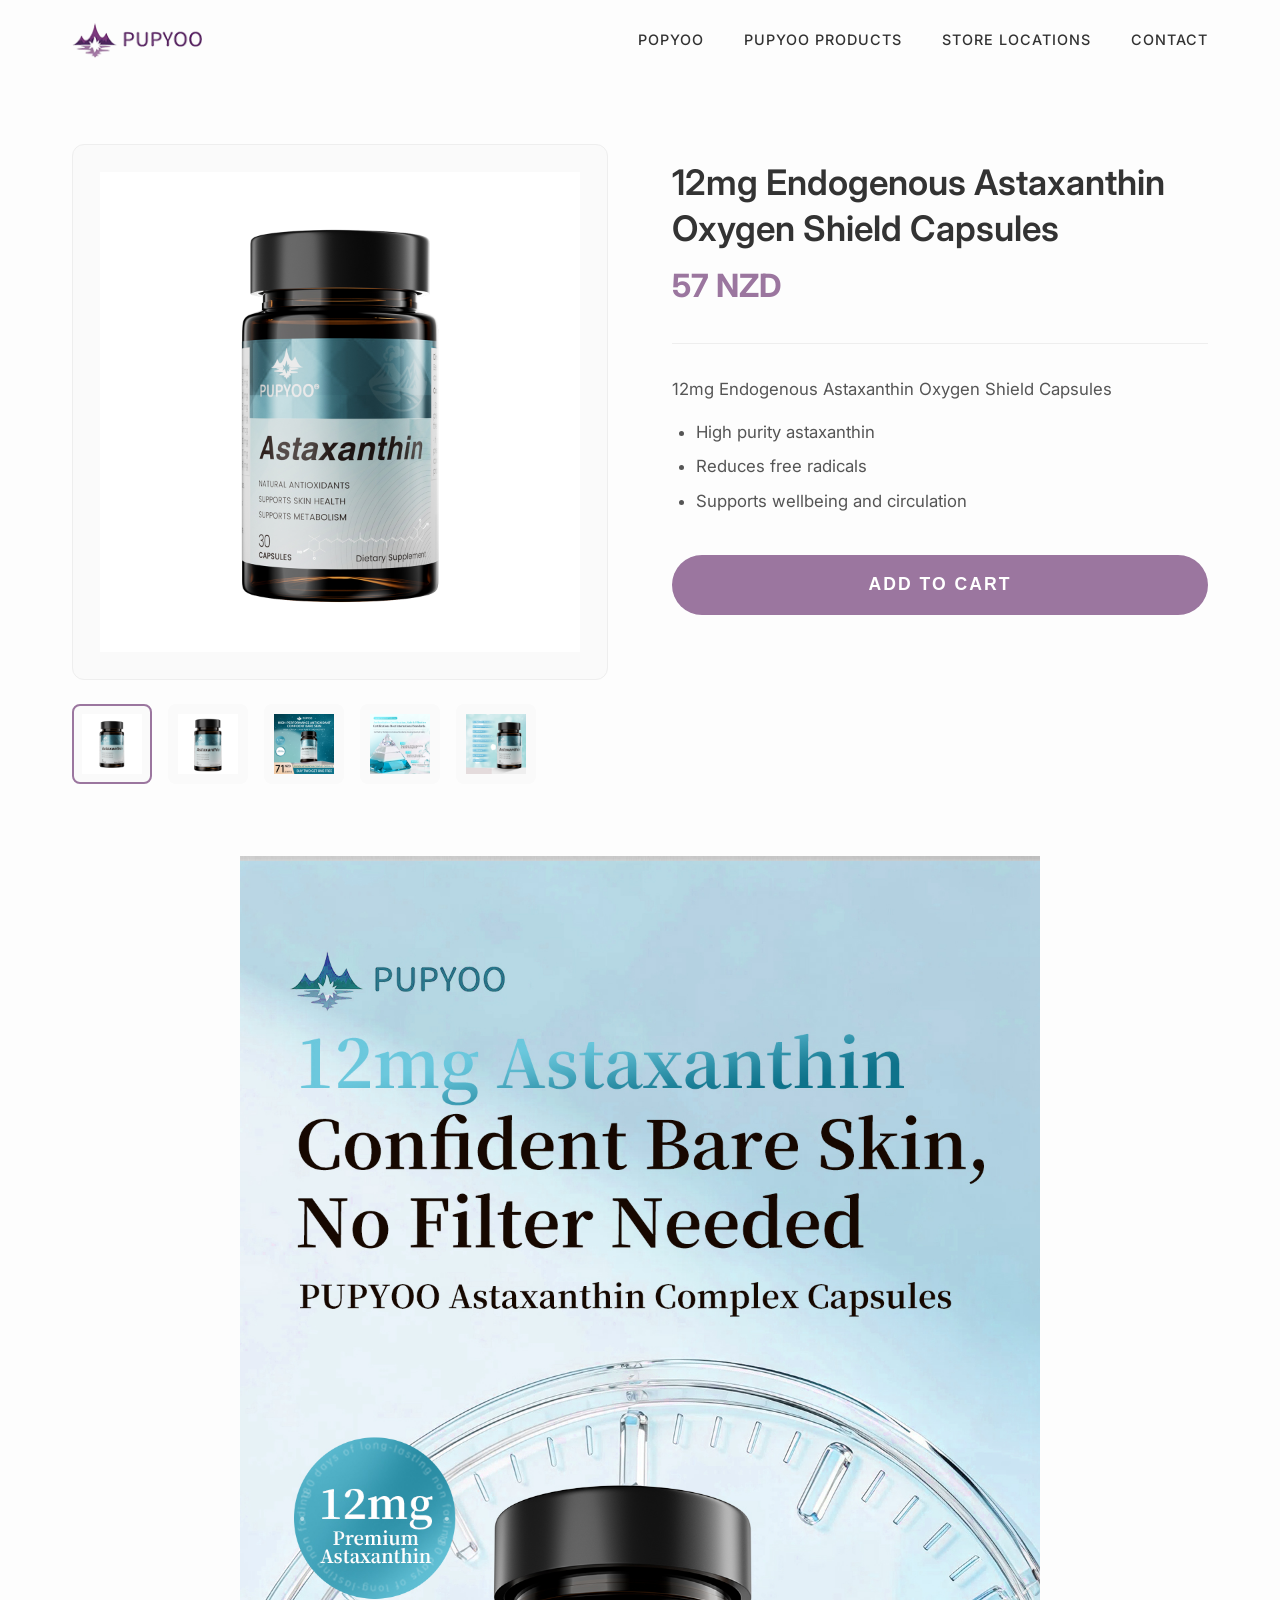
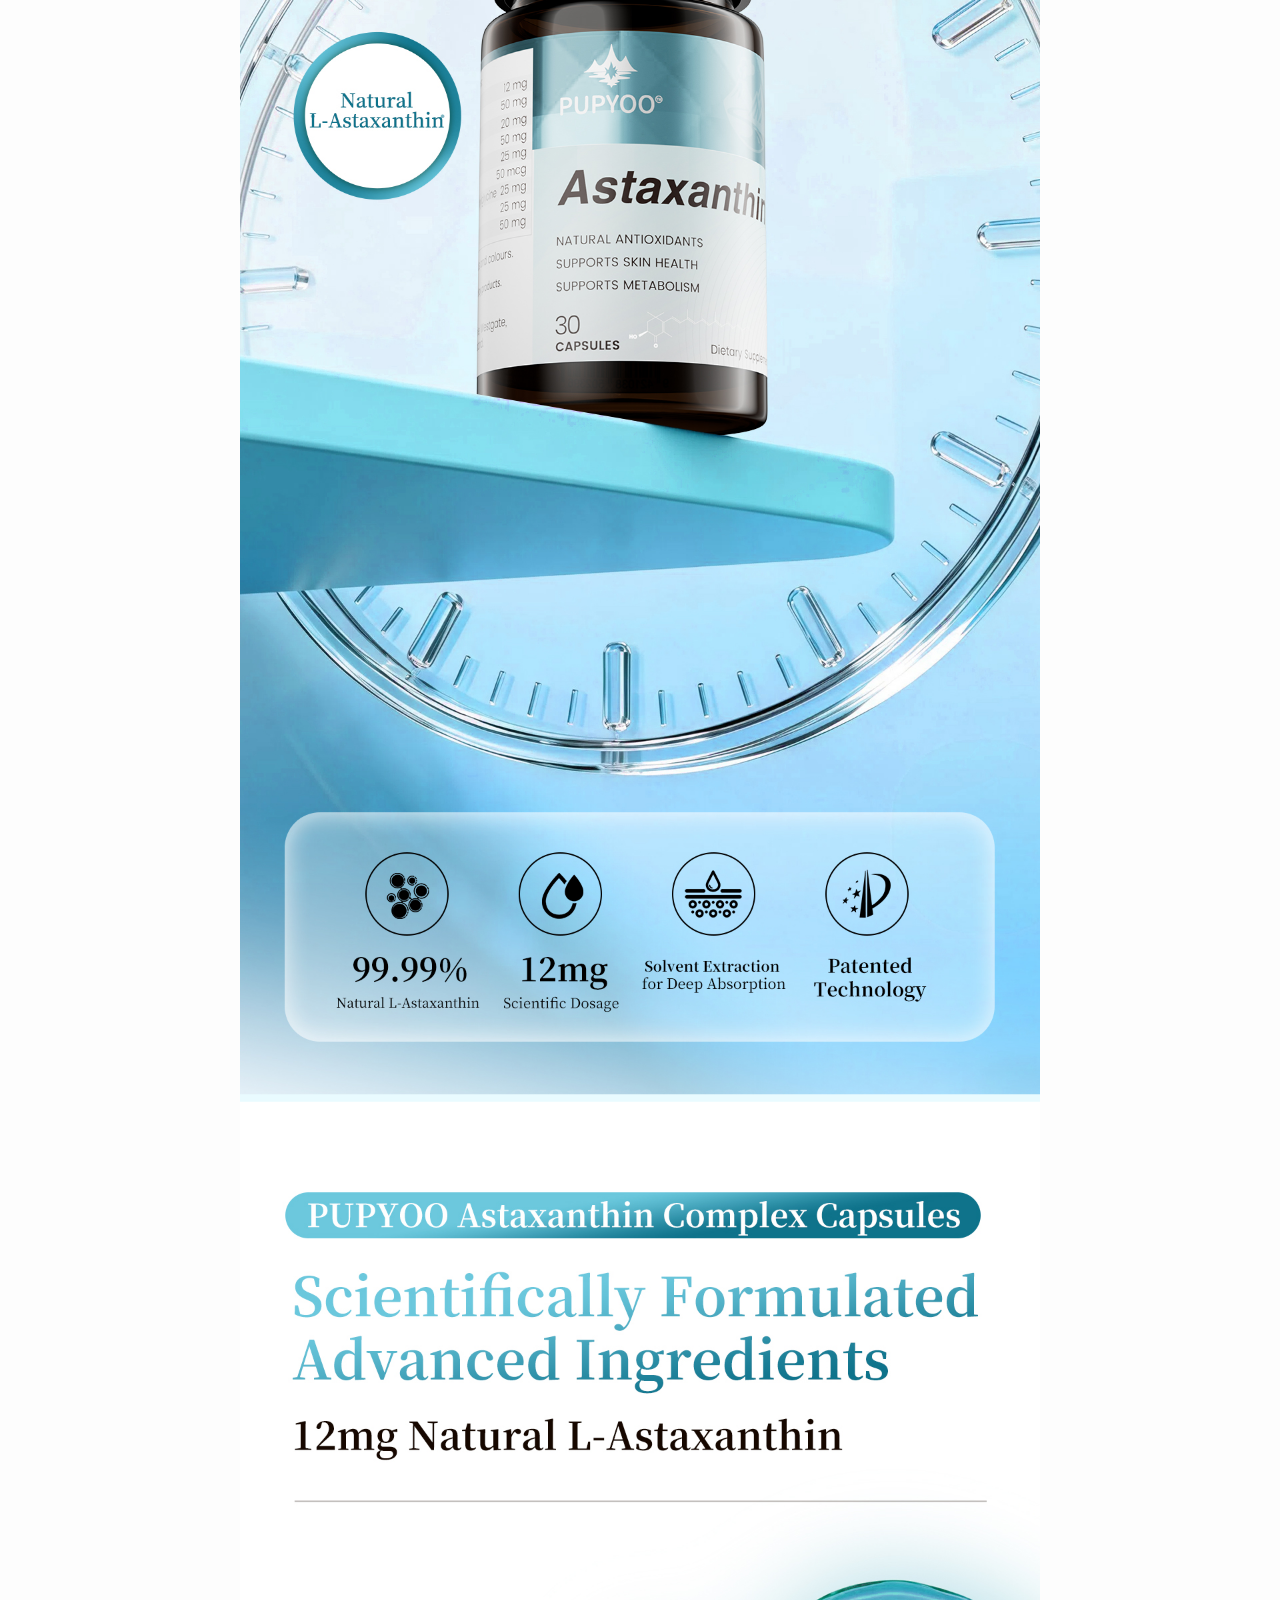
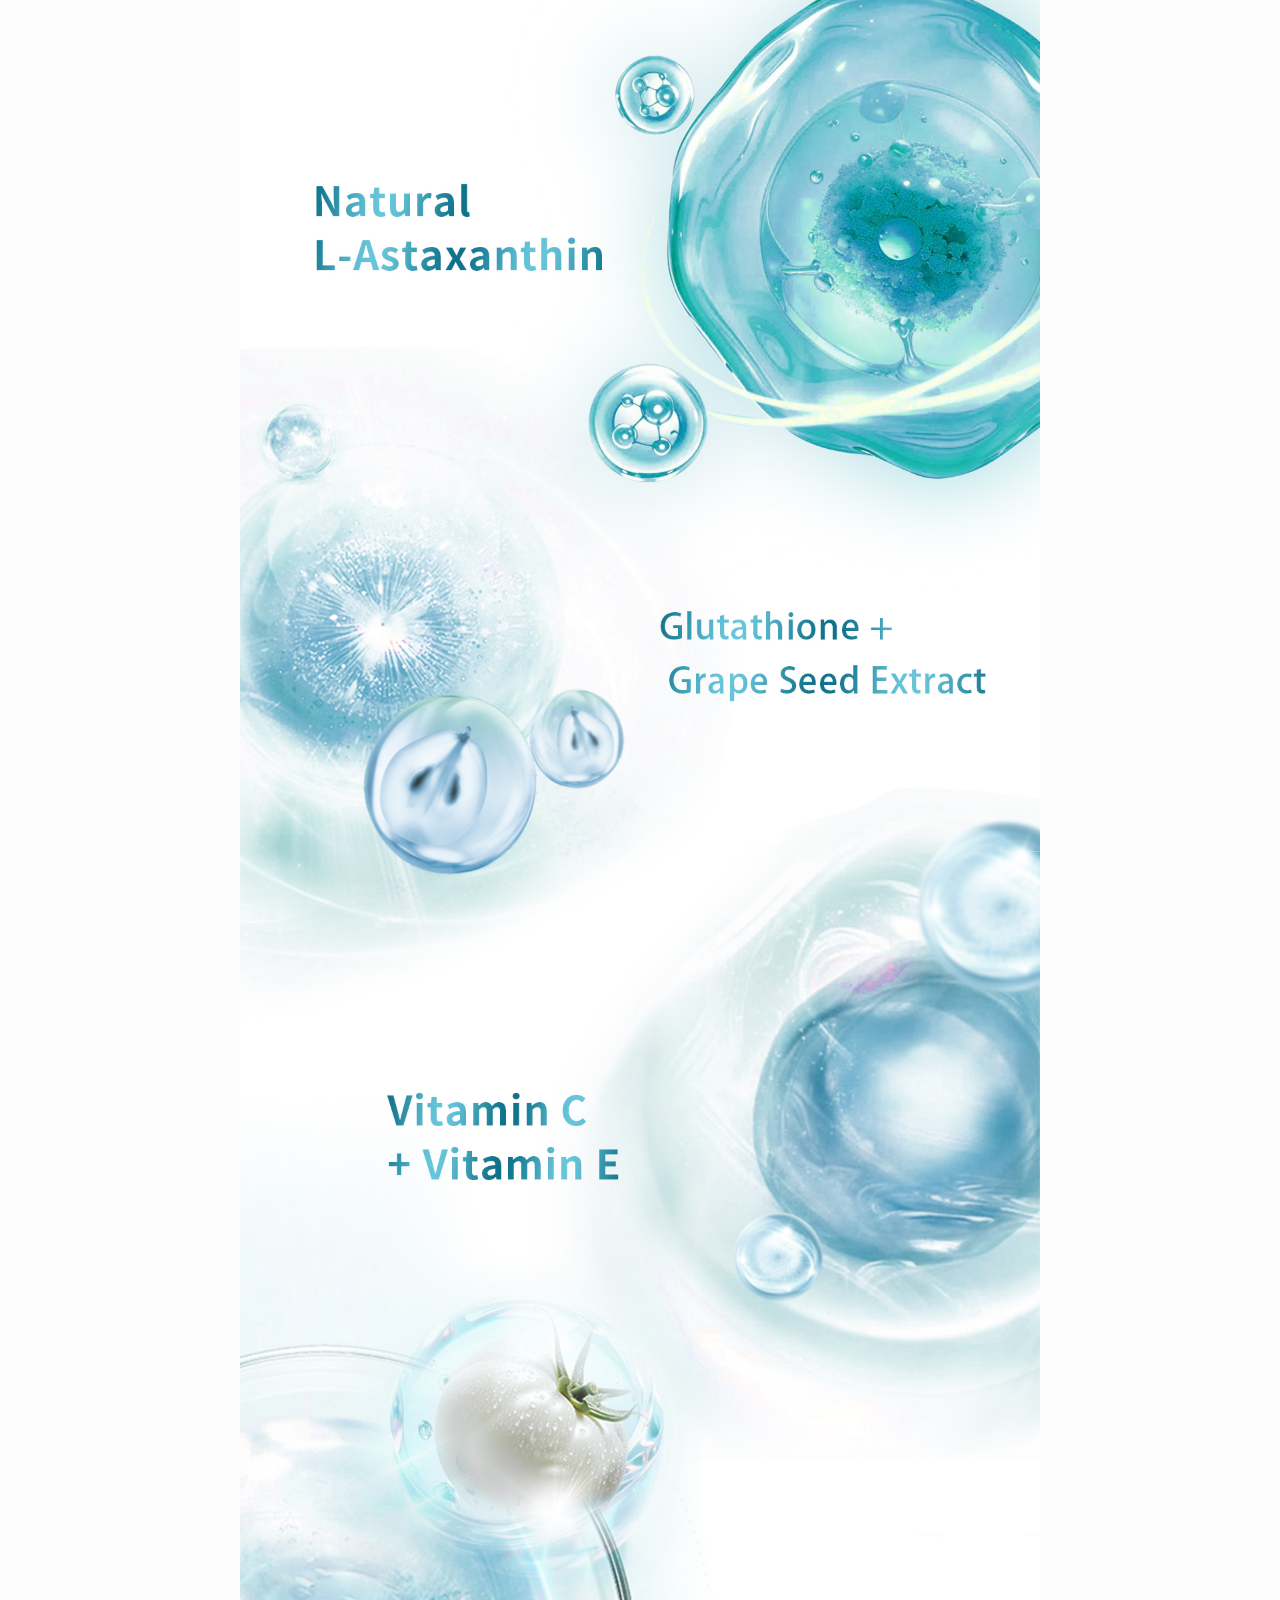
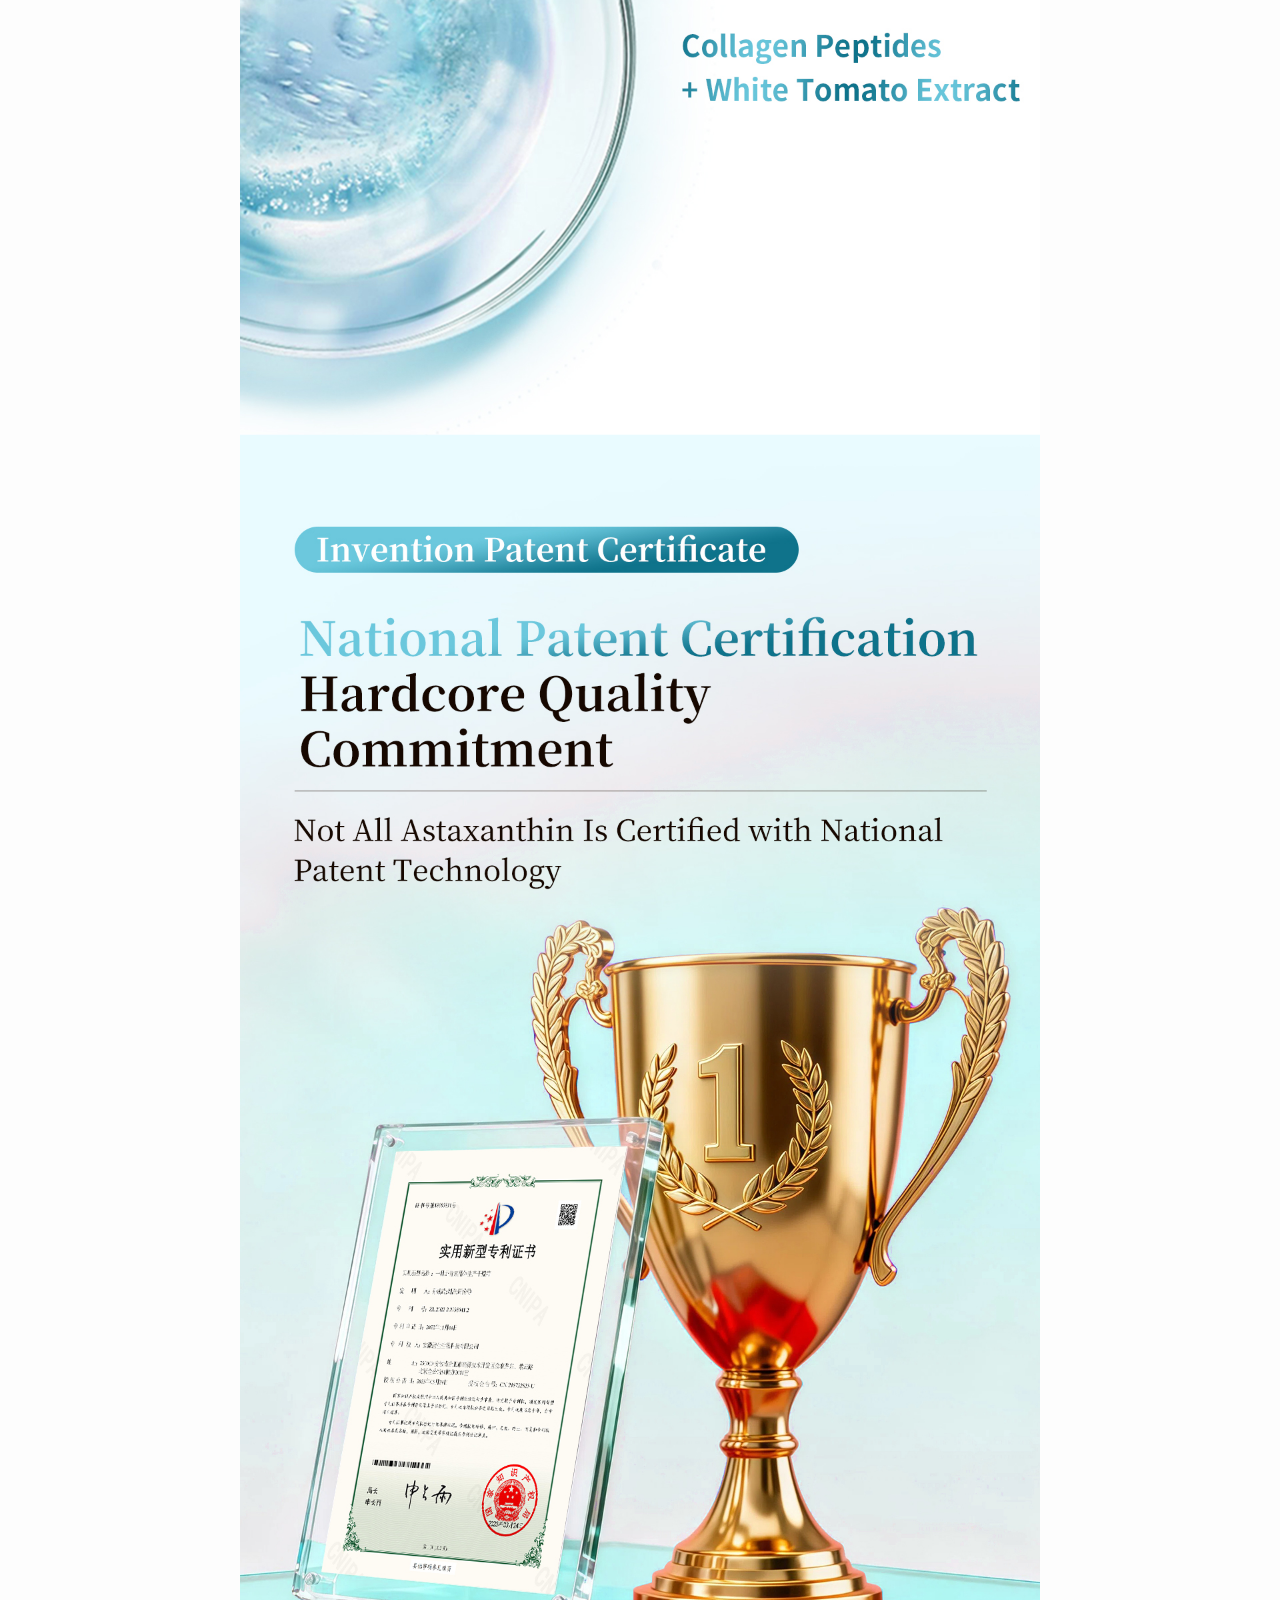
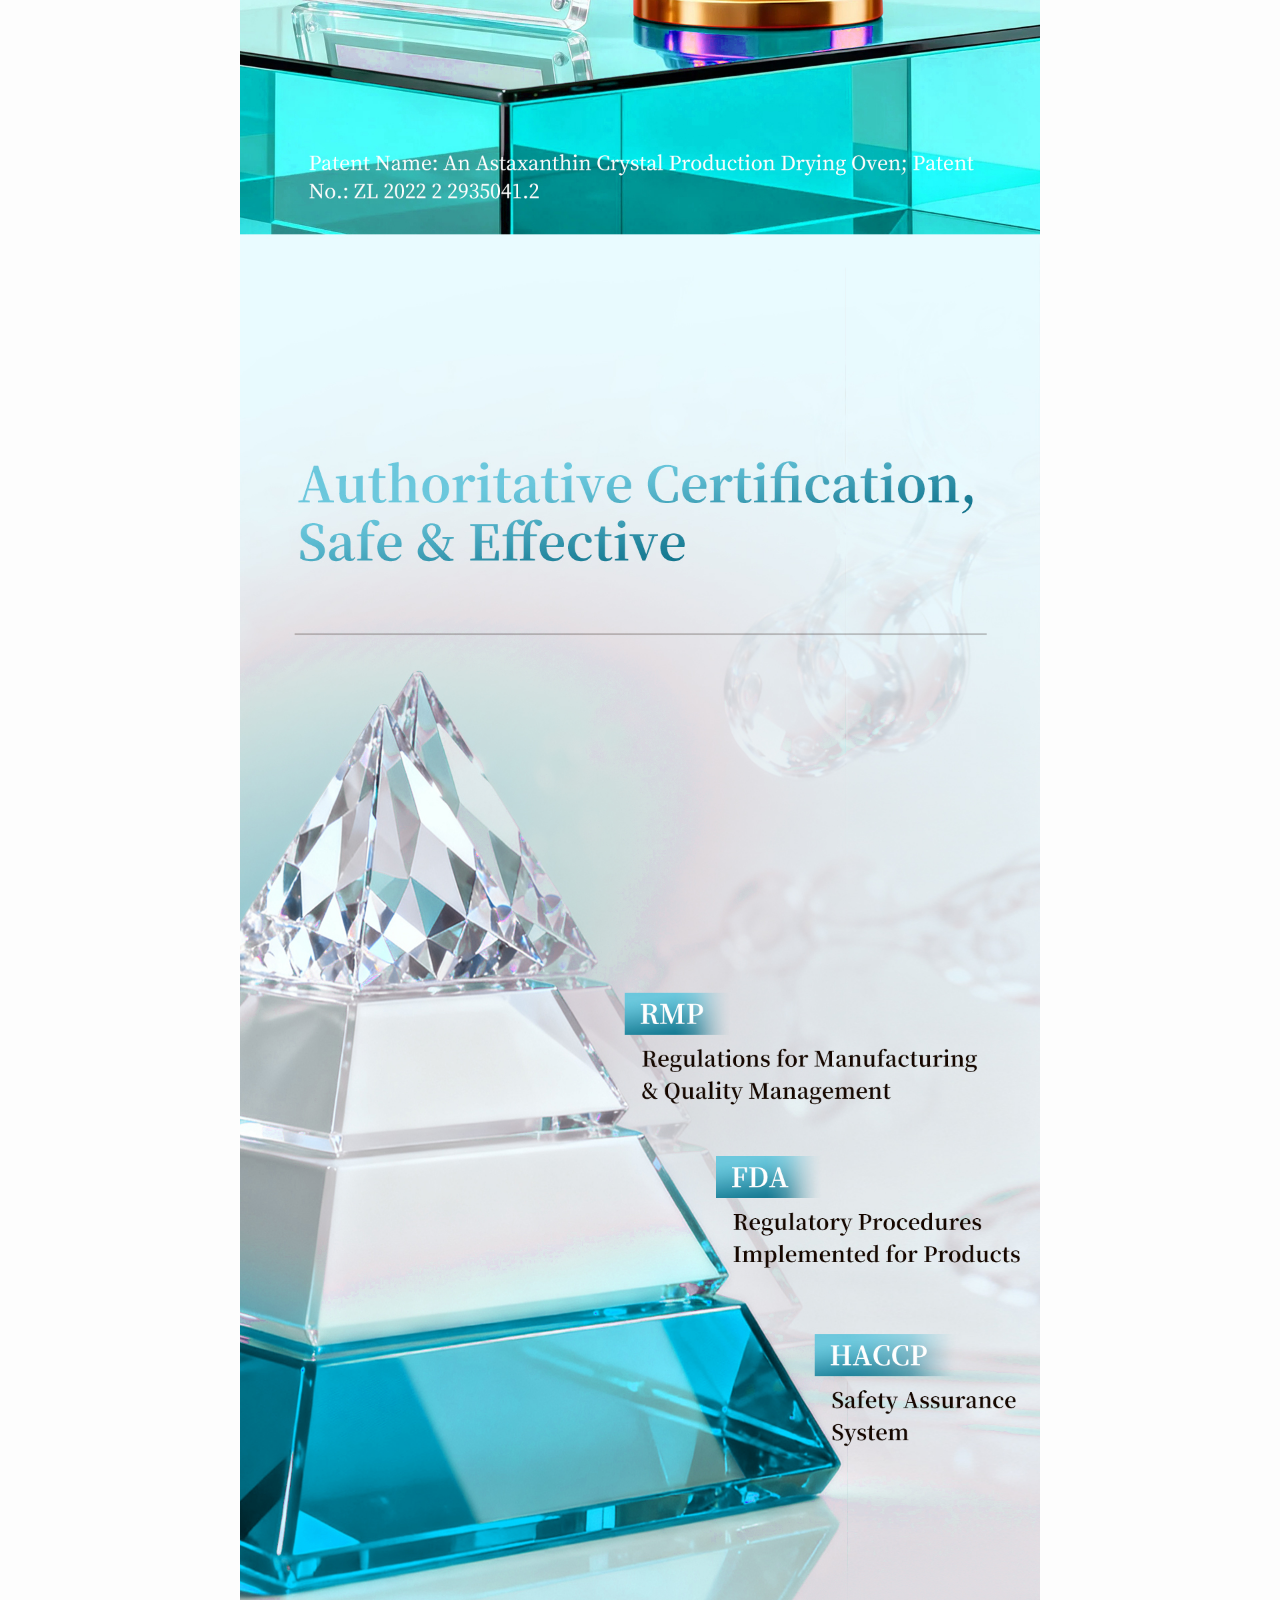
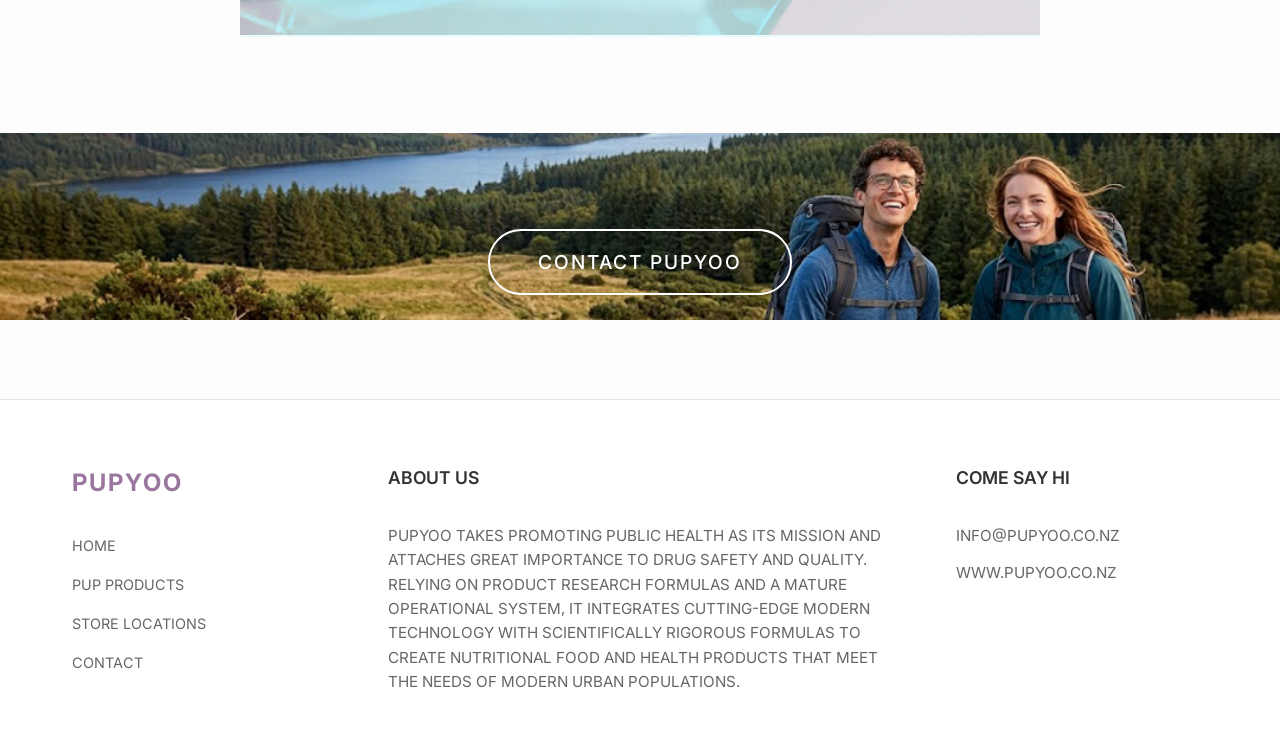
==== 12mg Endogenous Astaxanthin Oxygen Shield Capsules.html @ df631f1a "首次提交" ====
<!DOCTYPE html>
<html lang="en">

<head>
    <meta charset="UTF-8">
    <meta name="viewport" content="width=device-width, initial-scale=1.0, maximum-scale=1.0, user-scalable=no">
    <title>PUPYOO - 12mg Endogenous Astaxanthin Oxygen Shield Capsules</title>
    <meta name="description" content="PUPYOO - 12mg Endogenous Astaxanthin Oxygen Shield Capsules">
    <link rel="preconnect" href="https://fonts.googleapis.com">
    <link rel="preconnect" href="https://fonts.gstatic.com" crossorigin>
    <link href="https://fonts.googleapis.com/css2?family=Inter:wght@300;400;500;600;700&display=swap" rel="stylesheet">
    <link rel="stylesheet" href="css/style.css">
</head>

<body>
    <!-- Header Navigation -->
    <header class="navbar">
        <div class="container nav-container">
            <div class="logo">
                <a href="index.html">
                    <img src="images/logo.png" alt="PUPYOO Logo">
                </a>
            </div>
            <button class="mobile-menu-toggle" aria-label="Toggle Menu">
                <span></span>
                <span></span>
                <span></span>
            </button>
            <nav class="nav-links">
                <a href="index.html">POPYOO</a>
                <a href="products.html">PUPYOO PRODUCTS</a>
                <a href="stores.html">STORE LOCATIONS</a>
                <a href="contact.html">CONTACT</a>
            </nav>
        </div>
    </header>

    <main>
        <section class="product-details section" style="padding-top: calc(var(--nav-height) + 4rem);">
            <div class="container">
                <div class="product-layout">
                    <!-- Left: Image Gallery -->
                    <div class="product-gallery reveal-up">
                        <div class="main-image-container">
                            <img id="mainImage" src="images/products/12mg Endogenous Astaxanthin Oxygen Shield Capsules/main.jpg" alt="12mg Endogenous Astaxanthin Oxygen Shield Capsules">
                        </div>
                        <div class="thumbnail-container">
                            <div class="thumbnail active" onclick="changeImage(this, 'images/products/12mg Endogenous Astaxanthin Oxygen Shield Capsules/main.jpg')">
                                <img src="images/products/12mg Endogenous Astaxanthin Oxygen Shield Capsules/main.jpg" alt="Thumbnail">
                            </div>
                            <div class="thumbnail" onclick="changeImage(this, 'images/products/12mg Endogenous Astaxanthin Oxygen Shield Capsules/main-1.jpg')">
                                <img src="images/products/12mg Endogenous Astaxanthin Oxygen Shield Capsules/main-1.jpg" alt="Thumbnail">
                            </div>
                            <div class="thumbnail" onclick="changeImage(this, 'images/products/12mg Endogenous Astaxanthin Oxygen Shield Capsules/main-2.jpg')">
                                <img src="images/products/12mg Endogenous Astaxanthin Oxygen Shield Capsules/main-2.jpg" alt="Thumbnail">
                            </div>
                            <div class="thumbnail" onclick="changeImage(this, 'images/products/12mg Endogenous Astaxanthin Oxygen Shield Capsules/main-3.jpg')">
                                <img src="images/products/12mg Endogenous Astaxanthin Oxygen Shield Capsules/main-3.jpg" alt="Thumbnail">
                            </div>
                            <div class="thumbnail" onclick="changeImage(this, 'images/products/12mg Endogenous Astaxanthin Oxygen Shield Capsules/main-4.jpg')">
                                <img src="images/products/12mg Endogenous Astaxanthin Oxygen Shield Capsules/main-4.jpg" alt="Thumbnail">
                            </div>
                        </div>
                    </div>
                    
                    <!-- Right: Product Info -->
                    <div class="product-info reveal-up" style="transition-delay: 0.1s;">
                        <h1 class="product-detail-title">12mg Endogenous Astaxanthin Oxygen Shield Capsules</h1>
                        <p class="product-detail-price">57 NZD</p>
                        
                        <div class="product-detail-desc">
                            <p>12mg Endogenous Astaxanthin Oxygen Shield Capsules</p>
                            <ul>
                                <li>High purity astaxanthin</li>
                                <li>Reduces free radicals</li>
                                <li>Supports wellbeing and circulation</li>
                            </ul>
                        </div>
                        
                        <button class="btn-buy">ADD TO CART</button>
                    </div>
                </div>
            </div>
        </section>

        <!-- Product Details Images -->
        <section class="product-full-details">
            <div class="container" style="max-width: 800px; padding: 0;">
                <img src="images/products/12mg Endogenous Astaxanthin Oxygen Shield Capsules/images/02.jpg" alt="Detail" style="width: 100%; display: block;">
                <img src="images/products/12mg Endogenous Astaxanthin Oxygen Shield Capsules/images/04.jpg" alt="Detail" style="width: 100%; display: block;">
                <img src="images/products/12mg Endogenous Astaxanthin Oxygen Shield Capsules/images/05.jpg" alt="Detail" style="width: 100%; display: block;">
                <img src="images/products/12mg Endogenous Astaxanthin Oxygen Shield Capsules/images/06.jpg" alt="Detail" style="width: 100%; display: block;">
            </div>
        </section>
        
        <!-- Contact Banner -->
        <section class="contact-banner section">
            <div class="contact-img"><img src="images/bg-contact.jpg" alt="contact"></div>
            <div class="container contact-container">
                <a href="contact.html" class="btn-contact reveal-up">Contact PUPYOO</a>
            </div>
        </section>
    </main>

    <!-- Footer -->
    <footer class="footer">
        <div class="container footer-container">
            <div class="footer-col col-nav reveal-up">
                <div class="footer-logo">PUPYOO</div>
                <nav class="footer-links">
                    <a href="index.html">HOME</a>
                    <a href="products.html">PUP PRODUCTS</a>
                    <a href="stores.html">STORE LOCATIONS</a>
                    <a href="contact.html">CONTACT</a>
                </nav>
            </div>

            <div class="footer-col col-about reveal-up" style="transition-delay: 0.1s;">
                <h4 class="footer-title">ABOUT US</h4>
                <div class="about-text">
                    <p class="en">PUPYOO TAKES PROMOTING PUBLIC HEALTH AS ITS MISSION AND ATTACHES GREAT
                        IMPORTANCE TO DRUG SAFETY AND QUALITY. RELYING ON PRODUCT RESEARCH FORMULAS AND A MATURE
                        OPERATIONAL SYSTEM, IT INTEGRATES CUTTING-EDGE MODERN TECHNOLOGY WITH SCIENTIFICALLY RIGOROUS
                        FORMULAS TO CREATE NUTRITIONAL FOOD AND HEALTH PRODUCTS THAT MEET THE NEEDS OF MODERN URBAN
                        POPULATIONS.</p>
                </div>
            </div>

            <div class="footer-col col-contact reveal-up" style="transition-delay: 0.2s;">
                <h4 class="footer-title">COME SAY HI</h4>
                <div class="contact-info">
                    <p class="en">INFO@PUPYOO.CO.NZ</p>
                    <p class="en">WWW.PUPYOO.CO.NZ</p>
                </div>
            </div>
        </div>
    </footer>

    <script src="js/main.js"></script>
    <script>
        function changeImage(element, src) {
            document.getElementById('mainImage').src = src;
            const thumbnails = document.querySelectorAll('.thumbnail');
            thumbnails.forEach(thumb => thumb.classList.remove('active'));
            element.classList.add('active');
        }
    </script>
</body>

</html>
---- css/style.css ----
/* ==========================================================================
   CSS Variables & Theme
   ========================================================================== */
:root {
    --primary-color: #9b769f;
    /* 主紫色 */
    --primary-dark: #5c4178;
    --text-color: #333333;
    --text-light: #666666;
    --bg-light: #fdfdfd;
    --white: #ffffff;
    --border-color: #e5e5e5;

    --font-main: 'Inter', system-ui, -apple-system, sans-serif;

    --transition-fast: 0.3s cubic-bezier(0.25, 0.8, 0.25, 1);
    --transition-slow: 0.6s cubic-bezier(0.25, 0.8, 0.25, 1);

    --max-width: 1200px;
    --nav-height: 80px;
}

/* ==========================================================================
   Reset & Base
   ========================================================================== */
* {
    margin: 0;
    padding: 0;
    box-sizing: border-box;
}

html {
    scroll-behavior: smooth;
    font-size: 16px;
}

body {
    font-family: var(--font-main);
    color: var(--text-color);
    background-color: var(--bg-light);
    line-height: 1.6;
    overflow-x: hidden;
}

img {
    max-width: 100%;
    height: auto;
    display: block;
}

a {
    text-decoration: none;
    color: inherit;
}

ul {
    list-style: none;
}

.container {
    width: 100%;
    max-width: var(--max-width);
    margin: 0 auto;
    padding: 0 2rem;
    position: relative;
    z-index: 2;
}

.section {
    position: relative;
    padding: 6rem 0;
    overflow: hidden;
}

.bg-layer {
    position: absolute;
    top: 0;
    left: 0;
    width: 100%;
    height: 100%;
    background-size: auto 200%;
    background-position: right center;
    background-repeat: no-repeat;
    z-index: 0;
    /* 微动效：缓慢放大缩小 */
    animation: bg-breathe 20s ease-in-out infinite alternate;
}

.bg-layer1 {
    position: absolute;
    top: 0;
    left: 0;
    width: 100%;
    height: 100%;
    background-position: right bottom;
    background-repeat: no-repeat;
    z-index: 0;
    /* 微动效：缓慢放大缩小 */
    animation: bg-breathe 20s ease-in-out infinite alternate;
}

.bg-layer2 {
    position: absolute;
    top: 0;
    left: 0;
    width: 100%;
    height: 100%;
    background-position: center bottom;
    background-repeat: no-repeat;
    z-index: 0;
    /* 微动效：缓慢放大缩小 */
    animation: bg-breathe 20s ease-in-out infinite alternate;
}

.bg-layer3 {
    position: absolute;
    top: 0;
    left: 0;
    width: 100%;
    height: 100%;
    background-position: center top;
    background-repeat: no-repeat;
    z-index: 0;
    /* 微动效：缓慢放大缩小 */
    animation: bg-breathe 20s ease-in-out infinite alternate;
}

@keyframes bg-breathe {
    0% {
        transform: scale(1);
    }

    100% {
        transform: scale(1.05);
    }
}

/* ==========================================================================
   Typography
   ========================================================================== */
.en {
    font-weight: 400;
    font-size: 1.1rem;
    color: var(--text-color);
    margin-top: 0.5rem;
    line-height: 1.6;
}

.en-small {
    font-weight: 400;
    font-size: 0.95rem;
    color: var(--text-light);
    letter-spacing: 0.5px;
}

.gradient-text {
    position: relative;
    display: inline-block;

    /* 文字设置一个主底色，防止外部阴影向文字内部渗透 */
    color: #9b769f;

    /* 1️⃣ 外阴影：完全真实的文字投影 */
    text-shadow: 2px 5px 10px rgba(155, 118, 159, 0.35);
}

.gradient-text::before {
    content: attr(data-text);
    position: absolute;
    top: 0;
    left: 0;
    width: 100%;
    height: 100%;

    /* 关键：文字透明，仅显示背景的剪裁内容 */
    color: transparent;

    /* 2️⃣ 内阴影与主色模拟：通过多重 background 叠加实现 */
    background:
        /* 第一层：上下边缘深的内阴影高光层 */
        linear-gradient(180deg,
            rgba(255, 255, 255, 0.4) 0%,
            transparent 20%,
            transparent 80%,
            rgba(0, 0, 0, 0.5) 100%);

    -webkit-background-clip: text;
    background-clip: text;

    /* 保持原有的字形边缘 */
    pointer-events: none;
    z-index: 1;
}

/* ==========================================================================
   Animations & Reveal Classes
   ========================================================================== */
.reveal-up {
    opacity: 0;
    transform: translateY(40px);
    transition: opacity var(--transition-slow), transform var(--transition-slow);
}

.reveal-up.active {
    opacity: 1;
    transform: translateY(0);
}

.reveal-left {
    opacity: 0;
    transform: translateX(-40px);
    transition: opacity var(--transition-slow), transform var(--transition-slow);
}

.reveal-left.active {
    opacity: 1;
    transform: translateX(0);
}

.reveal-right {
    opacity: 0;
    transform: translateX(40px);
    transition: opacity var(--transition-slow), transform var(--transition-slow);
}

.reveal-right.active {
    opacity: 1;
    transform: translateX(0);
}

/* ==========================================================================
   Navbar
   ========================================================================== */
.navbar {
    position: fixed;
    top: 0;
    left: 0;
    width: 100%;
    height: var(--nav-height);
    z-index: 100;
    transition: all var(--transition-fast);
}

.navbar:has(.active) {
    background-color: #fff;
}

.navbar.scrolled {
    height: 70px;
    box-shadow: 0 4px 20px rgba(0, 0, 0, 0.05);
    background: rgba(255, 255, 255, 0.95);
    backdrop-filter: blur(10px);
}

.nav-container {
    height: 100%;
    display: flex;
    justify-content: space-between;
    align-items: center;
}

.logo img {
    height: 35px;
}

.nav-links {
    display: flex;
    gap: 2.5rem;
}

.nav-links a {
    font-size: 0.9rem;
    font-weight: 500;
    color: var(--text-color);
    letter-spacing: 1px;
    text-transform: uppercase;
    position: relative;
    padding: 0.5rem 0;
}

.nav-links a::after {
    content: '';
    position: absolute;
    bottom: 0;
    left: 0;
    width: 0;
    height: 2px;
    background-color: var(--primary-color);
    transition: width var(--transition-fast);
}

.nav-links a:hover::after {
    width: 100%;
}

.mobile-menu-toggle {
    display: none;
    background: none;
    border: none;
    cursor: pointer;
    width: 30px;
    height: 20px;
    position: relative;
    z-index: 101;
}

.mobile-menu-toggle span {
    display: block;
    width: 100%;
    height: 2px;
    background-color: var(--text-color);
    position: absolute;
    left: 0;
    transition: all var(--transition-fast);
}

.mobile-menu-toggle span:nth-child(1) {
    top: 0;
}

.mobile-menu-toggle span:nth-child(2) {
    top: 9px;
}

.mobile-menu-toggle span:nth-child(3) {
    top: 18px;
}

.mobile-menu-toggle.active span:nth-child(1) {
    transform: rotate(45deg);
    top: 9px;
}

.mobile-menu-toggle.active span:nth-child(2) {
    opacity: 0;
}

.mobile-menu-toggle.active span:nth-child(3) {
    transform: rotate(-45deg);
    top: 9px;
}

/* ==========================================================================
   Hero Section
   ========================================================================== */
.hero {
    min-height: 100vh;
    padding-top: calc(var(--nav-height) + 4rem);
    display: flex;
    align-items: center;
}

.hero-container {
    display: flex;
    justify-content: flex-start;
}

.hero-content {
    max-width: 600px;
}

.hero-content h1 {
    font-size: 6rem;
    font-weight: 800;
    line-height: 1.1;
    margin-bottom: 2rem;
    letter-spacing: 2px;
}

.hero-desc p {
    font-size: 1.5rem;
    color: var(--primary-color);
}

/* ==========================================================================
   Energy Section
   ========================================================================== */
.energy-container {
    display: flex;
    justify-content: flex-start;
    /* 背景人物在右侧 */
}

.energy-content {
    max-width: 740px;
}

.section-title {
    font-size: 3.5rem;
    font-weight: 700;
    margin-bottom: 2rem;
    line-height: 1.3;
    color: var(--primary-color);
}

.text-blocks p {
    margin-bottom: 0.5rem;
    color: var(--primary-color);
}

/* ==========================================================================
   New Release Section
   ========================================================================== */
.new-release {
    display: flex;
    align-items: center;
    min-height: 80vh;
    background-color: #f7f6fa;
}

.release-container {
    display: flex;
}

.release-left {
    justify-content: flex-start;
}

.release-right {
    justify-content: flex-end;
}

.release-content {
    max-width: 500px;
    padding: 3rem;
    background: rgba(255, 255, 255, 0.9);
    border-radius: 20px;
    box-shadow: 0 15px 40px rgba(0, 0, 0, 0.05);
}

.release-badge {
    font-size: 1rem;
    color: var(--primary-color);
    margin-bottom: 1rem;
    letter-spacing: 1px;
}

.product-name {
    font-size: 1.8rem;
    margin-bottom: 2rem;
    line-height: 1.4;
}

.product-features-en {
    margin-bottom: 1.5rem;
}

.product-features-en li {
    position: relative;
    padding-left: 1.5rem;
    margin-bottom: 0.8rem;
    font-weight: 400;
    font-size: 0.95rem;
    color: var(--text-color);
}

.product-features-en li::before {
    content: '';
    position: absolute;
    left: 0;
    top: 8px;
    width: 6px;
    height: 6px;
    border-radius: 50%;
    background-color: var(--primary-color);
}

/* Button MORE */
.btn-more {
    display: inline-flex;
    align-items: center;
    gap: 1rem;
    margin-top: 2rem;
    padding: 0.8rem 2rem;
    background-color: var(--white);
    border: 1px solid var(--border-color);
    border-radius: 30px;
    font-weight: 500;
    letter-spacing: 1px;
    transition: all var(--transition-fast);
    color: var(--text-color);
}

.btn-more:hover {
    border-color: var(--primary-color);
    color: var(--primary-color);
    box-shadow: 0 5px 15px rgba(123, 91, 156, 0.15);
}

.btn-more .btn-arrow {
    transition: transform var(--transition-fast);
}

.btn-more:hover .btn-arrow {
    transform: translateX(5px);
}

/* ==========================================================================
   Product Grid Section
   ========================================================================== */
.product-grid-section {
    background-color: #fafafa;
}

.grid-layout {
    display: grid;
    grid-template-columns: repeat(2, 1fr);
    gap: 3rem 2rem;
}

.product-card {
    background: var(--white);
    border-radius: 16px;
    padding: 2rem;
    text-align: center;
    box-shadow: 0 4px 20px rgba(0, 0, 0, 0.02);
    transition: all var(--transition-fast);
    display: flex;
    flex-direction: column;
    align-items: center;
    height: 100%;
}

.product-card:hover {
    transform: translateY(-10px);
    box-shadow: 0 15px 30px rgba(0, 0, 0, 0.08);
}

.card-img {
    margin-bottom: 1.5rem;
    height: 250px;
    display: flex;
    align-items: center;
    justify-content: center;
}

.card-img img {
    max-height: 100%;
    object-fit: contain;
    transition: transform var(--transition-slow);
}

.product-card:hover .card-img img {
    transform: scale(1.08);
}

.card-title {
    font-size: 1.1rem;
    font-weight: 500;
    margin-bottom: 1.5rem;
    line-height: 1.4;
    flex-grow: 1;
}

.btn-more.bordered {
    margin-top: auto;
    background: transparent;
    border: 1px solid var(--border-color);
    padding: 0.5rem 1.5rem;
    font-size: 0.9rem;
}

.product-card:hover .btn-more.bordered {
    background: var(--primary-color);
    color: var(--white);
    border-color: var(--primary-color);
}

/* ==========================================================================
   Contact Banner
   ========================================================================== */
.contact-img {
    position: absolute;
    top: 0;
    left: 0;
    width: 100%;
    z-index: 0;
}

.contact-img img {
    width: 100%;
    height: auto;
}

.contact-banner {
    text-align: center;
    display: flex;
    align-items: center;
    justify-content: center;
}

.contact-banner .bg-layer {
    animation: none;
    /* Disable breathe for parallax */
    background-attachment: fixed;
    /* Parallax effect */
}

.btn-contact {
    display: inline-block;
    padding: 1rem 3rem;
    border: 2px solid var(--white);
    color: var(--white);
    font-size: 1.2rem;
    font-weight: 500;
    border-radius: 50px;
    letter-spacing: 2px;
    text-transform: uppercase;
    transition: all var(--transition-fast);
    position: relative;
    overflow: hidden;
    z-index: 1;
}

.btn-contact::before {
    content: '';
    position: absolute;
    top: 0;
    left: 0;
    width: 0%;
    height: 100%;
    background-color: var(--white);
    z-index: -1;
    transition: all var(--transition-fast);
}

.btn-contact:hover {
    color: var(--text-color);
}

.btn-contact:hover::before {
    width: 100%;
}

/* ==========================================================================
   Footer
   ========================================================================== */
.footer {
    background-color: var(--white);
    padding: 4rem 0 2rem;
    border-top: 1px solid var(--border-color);
}

.footer-container {
    display: grid;
    grid-template-columns: 1fr 2fr 1fr;
    gap: 4rem;
}

.footer-logo {
    font-size: 1.5rem;
    font-weight: 700;
    letter-spacing: 2px;
    margin-bottom: 2rem;
    color: var(--primary-color);
}

.footer-links {
    display: flex;
    flex-direction: column;
    gap: 1rem;
}

.footer-links a {
    font-size: 0.9rem;
    color: var(--text-light);
    transition: color var(--transition-fast);
}

.footer-links a:hover {
    color: var(--primary-color);
}

.footer-title {
    font-size: 1.1rem;
    margin-bottom: 2rem;
    font-weight: 600;
    color: var(--text-color);
}

.about-text p {
    color: var(--text-light);
    margin-bottom: 1rem;
    font-size: 0.95rem;
}

.contact-info p {
    color: var(--text-light);
    margin-bottom: 0.8rem;
    font-size: 0.95rem;
}

/* ==========================================================================
   Responsive Design
   ========================================================================== */
@media (max-width: 1024px) {
    .hero-content h1 {
        font-size: 4rem;
    }

    .footer-container {
        grid-template-columns: 1fr 1.5fr 1fr;
        gap: 2rem;
    }
}

@media (max-width: 768px) {

    .bg-layer {
        background-size: auto 100%;
        background-position: right bottom;
    }

    .bg-layer1 {
        background-size: 100% auto;
        background-position: right bottom;
    }

    .bg-layer2 {
        position: absolute;
        top: 0;
        left: 0;
        width: 100%;
        height: 100%;
        background-position: center bottom;
        background-repeat: no-repeat;
        z-index: 0;
        /* 微动效：缓慢放大缩小 */
        animation: bg-breathe 20s ease-in-out infinite alternate;
    }

    .bg-layer3 {
        position: absolute;
        top: 0;
        left: 0;
        width: 100%;
        height: 100%;
        background-position: center top;
        background-repeat: no-repeat;
        z-index: 0;
        /* 微动效：缓慢放大缩小 */
        animation: bg-breathe 20s ease-in-out infinite alternate;
    }

    .nav-links {
        position: fixed;
        top: var(--nav-height);
        left: 0;
        width: 100%;
        background: var(--white);
        flex-direction: column;
        align-items: center;
        padding: 2rem 0;
        gap: 2rem;
        box-shadow: 0 10px 20px rgba(0, 0, 0, 0.05);
        transform: translateY(-150%);
        transition: transform var(--transition-fast);
        opacity: 0;
    }

    .nav-links.active {
        transform: translateY(0);
        opacity: 1;
    }

    .mobile-menu-toggle {
        display: block;
    }

    .hero-content h1 {
        font-size: 3rem;
    }

    .hero {
        min-height: 80vh;
    }

    .energy-content {
        padding: 2rem 0;
        max-width: 100%;
    }

    .release-content {
        padding: 2rem;
        max-width: 100%;
    }

    .contact-banner {
        padding: 2rem 0;
        height: 200px;
    }

    .contact-img {
        background: url(../images/bg-contact.jpg) center center no-repeat;
        background-size: cover;
        height: 200px;
    }

    .contact-img img {
        display: none;
    }

    .grid-layout {
        grid-template-columns: 1fr;
    }

    .footer-container {
        grid-template-columns: 1fr;
        gap: 2.5rem;
        text-align: center;
    }

    .footer-links {
        align-items: center;
    }
}

@media (max-width: 480px) {
    .hero-content h1 {
        font-size: 2.5rem;
    }

    .section-title {
        font-size: 1.8rem;
    }

    .product-name {
        font-size: 1.4rem;
    }

    .section {
        padding: 4rem 0;
    }
}

/* ==========================================================================
   Products Page Styles
   ========================================================================== */
.products-hero {
    position: relative;
    width: 100%;
    height: 400px;
    margin-top: var(--nav-height);
    overflow: hidden;
}

.products-hero-bg {
    width: 100%;
    height: 100%;
}

.products-hero-bg img {
    width: 100%;
    height: 100%;
    object-fit: cover;
}

.products-release {
    background: url(../images/bg-products-icon.jpg) center 100px no-repeat;
}

.products-release-title {
    text-align: center;
    font-size: 3rem;
    font-weight: 300;
    color: #a3a3a3;
    letter-spacing: 4px;
    margin-bottom: 3rem;
    background: linear-gradient(to right, #666, #ccc, #666);
    -webkit-background-clip: text;
    -webkit-text-fill-color: transparent;
}

.products-features {
    display: flex;
    justify-content: center;
    gap: 4rem;
    margin-bottom: 5rem;
}

.feature-item {
    text-align: center;
    max-width: 200px;
}

.feature-icon {
    display: flex;
    justify-content: center;
    margin-bottom: 1rem;
    color: #666;
}

.feature-text {
    font-size: 0.85rem;
    color: #888;
    letter-spacing: 1px;
}

.products-catalog {
    display: grid;
    grid-template-columns: repeat(3, 1fr);
    gap: 0;
    border-top: 1px solid #f0f0f0;
    border-left: 1px solid #f0f0f0;
}

.catalog-card {
    background: var(--white);
    padding: 2.5rem 1.5rem;
    text-align: center;
    border-right: 1px solid #f0f0f0;
    border-bottom: 1px solid #f0f0f0;
    transition: all var(--transition-fast);
}

.catalog-card:hover {
    box-shadow: 0 10px 30px rgba(0, 0, 0, 0.05);
    transform: translateY(-5px);
    z-index: 1;
    position: relative;
}

.catalog-img {
    height: 220px;
    display: flex;
    align-items: center;
    justify-content: center;
    margin-bottom: 1.5rem;
}

.catalog-img img {
    max-height: 100%;
    object-fit: contain;
}

.catalog-title {
    font-size: 1.1rem;
    font-weight: 500;
    color: #333;
    margin-bottom: 0.3rem;
}

.catalog-subtitle {
    font-size: 0.95rem;
    color: #666;
    margin-bottom: 0.5rem;
}

.catalog-desc {
    font-size: 0.75rem;
    color: #999;
    margin-bottom: 1.5rem;
    line-height: 1.4;
    min-height: 42px;
}

.catalog-price {
    font-size: 1.25rem;
    color: #9b769f;
    font-weight: 600;
}

.gallery-section {
    width: 100%;
    margin-top: 4rem;
}

.gallery-grid {
    display: grid;
    grid-template-columns: repeat(4, 1fr);
    gap: 10px;
    padding: 0 10px;
}

.gallery-item {
    aspect-ratio: 1 / 1;
    overflow: hidden;
}

.gallery-item img {
    width: 100%;
    height: 100%;
    object-fit: cover;
    transition: transform var(--transition-slow);
}

.gallery-item:hover img {
    transform: scale(1.05);
}

@media (max-width: 1024px) {
    .products-catalog {
        grid-template-columns: repeat(2, 1fr);
    }

    .gallery-grid {
        grid-template-columns: repeat(2, 1fr);
    }
}

@media (max-width: 768px) {
    .products-features {
        flex-direction: column;
        align-items: center;
        gap: 2rem;
    }

    .products-release-title {
        font-size: 2rem;
    }

    .products-catalog {
        grid-template-columns: 1fr;
    }
}

/* ==========================================================================
   Store Locations Page Styles
   ========================================================================== */
.page-header {
    padding: 10rem 0 4rem;
    text-align: center;
}

.page-title {
    font-size: 2.5rem;
    font-weight: 300;
    color: #a3a3a3;
    letter-spacing: 2px;
}

.store-content {
    padding-top: 2rem;
    padding-bottom: 6rem;
}

.store-info {
    margin-bottom: 4rem;
}

.store-subtitle {
    font-size: 1.1rem;
    color: #999;
    font-weight: 400;
    margin-bottom: 0.5rem;
}

.store-title {
    font-size: 2rem;
    font-weight: 300;
    color: #a3a3a3;
    margin-bottom: 1.5rem;
}

.store-desc {
    font-size: 1.1rem;
    color: #888;
    line-height: 1.6;
}

.store-maps {
    display: grid;
    grid-template-columns: repeat(3, 1fr);
    gap: 2rem;
}

.map-card {
    border-radius: 12px;
    overflow: hidden;
    box-shadow: 0 5px 15px rgba(0, 0, 0, 0.05);
}

.map-card img {
    width: 100%;
    height: 100%;
    object-fit: cover;
    display: block;
}

/* ==========================================================================
   Contact Page Styles
   ========================================================================== */
.contact-hero {
    position: relative;
    width: 100%;
    height: 400px;
    margin-top: var(--nav-height);
    overflow: hidden;
}

.contact-hero-bg {
    width: 100%;
    height: 100%;
}

.contact-hero-bg img {
    width: 100%;
    height: 100%;
    object-fit: cover;
}

.contact-form-section {
    padding: 6rem 0;
    text-align: center;
}

.contact-form-section .page-title {
    margin-bottom: 4rem;
}

.form-container {
    max-width: 800px;
    margin: 0 auto;
}

.form-row {
    display: flex;
    gap: 2rem;
    margin-bottom: 2rem;
}

.form-input,
.form-textarea {
    width: 100%;
    padding: 1rem;
    border: 1px solid #eee;
    border-radius: 4px;
    font-size: 1rem;
    font-family: inherit;
    background-color: #fafafa;
    color: #333;
    outline: none;
    transition: border-color var(--transition-fast);
}

.form-input:focus,
.form-textarea:focus {
    border-color: #ccc;
    background-color: #fff;
}

.form-textarea {
    resize: vertical;
}

.form-submit {
    width: 100%;
    padding: 1.2rem;
    background-color: #666;
    color: #fff;
    border: none;
    border-radius: 4px;
    font-size: 1rem;
    font-weight: 500;
    cursor: pointer;
    transition: background-color var(--transition-fast);
}

.form-submit:hover {
    background-color: #444;
}

@media (max-width: 768px) {
    .store-maps {
        grid-template-columns: 1fr;
    }

    .form-row {
        flex-direction: column;
        gap: 1.5rem;
    }
}

/* ==========================================================================
   Product Details Page Styles
   ========================================================================== */
.product-details {
    padding-bottom: 4rem;
}

.product-layout {
    display: grid;
    grid-template-columns: 1fr 1fr;
    gap: 4rem;
    align-items: start;
}

.product-layout > * {
    min-width: 0;
}

.product-gallery {
    width: 100%;
    min-width: 0;
}

.main-image-container {
    width: 100%;
    aspect-ratio: 1 / 1;
    background-color: #fafafa;
    border-radius: 12px;
    overflow: hidden;
    margin-bottom: 1.5rem;
    display: flex;
    align-items: center;
    justify-content: center;
    border: 1px solid #eee;
}

.main-image-container img {
    max-width: 90%;
    max-height: 90%;
    object-fit: contain;
}

.thumbnail-container {
    display: flex;
    gap: 1rem;
    overflow-x: auto;
    padding-bottom: 0.5rem;
    width: 100%;
    -webkit-overflow-scrolling: touch;
    scrollbar-width: none; /* Firefox */
}

.thumbnail-container::-webkit-scrollbar {
    display: none; /* Safari and Chrome */
}

.thumbnail {
    width: 80px;
    height: 80px;
    border-radius: 8px;
    overflow: hidden;
    cursor: pointer;
    border: 2px solid transparent;
    background-color: #fafafa;
    display: flex;
    align-items: center;
    justify-content: center;
    flex-shrink: 0;
    transition: all var(--transition-fast);
}

.thumbnail img {
    max-width: 80%;
    max-height: 80%;
    object-fit: contain;
}

.thumbnail.active {
    border-color: var(--primary-color);
}

.thumbnail:hover {
    border-color: #ccc;
}

.product-info {
    padding-top: 1rem;
}

.product-detail-title {
    font-size: 2.2rem;
    font-weight: 600;
    color: #333;
    margin-bottom: 0.5rem;
    line-height: 1.3;
    word-break: break-word;
}

.product-detail-subtitle {
    font-size: 1.1rem;
    color: #666;
    margin-bottom: 1.5rem;
}

.product-detail-price {
    font-size: 2rem;
    font-weight: 700;
    color: var(--primary-color);
    margin-bottom: 2rem;
}

.product-detail-desc {
    font-size: 1.05rem;
    color: #555;
    line-height: 1.6;
    margin-bottom: 2.5rem;
    border-top: 1px solid #eee;
    padding-top: 2rem;
}

.product-detail-desc p {
    margin-bottom: 1rem;
}

.product-detail-desc ul {
    list-style-type: disc;
    padding-left: 1.5rem;
    margin-bottom: 1rem;
}

.product-detail-desc li {
    margin-bottom: 0.5rem;
}

.btn-buy {
    display: inline-block;
    width: 100%;
    padding: 1.2rem;
    background-color: var(--primary-color);
    color: #fff;
    border: none;
    border-radius: 50px;
    font-size: 1.1rem;
    font-weight: 600;
    letter-spacing: 2px;
    cursor: pointer;
    transition: background-color var(--transition-fast);
    text-transform: uppercase;
}

.btn-buy:hover {
    background-color: var(--primary-dark);
}

.product-full-details {
    padding-top: 0;
    padding-bottom: 6rem;
}

.product-full-details img {
    width: 100%;
    display: block;
    margin: 0;
}

@media (max-width: 992px) {
    .product-layout {
        grid-template-columns: 1fr;
        gap: 3rem;
    }
}
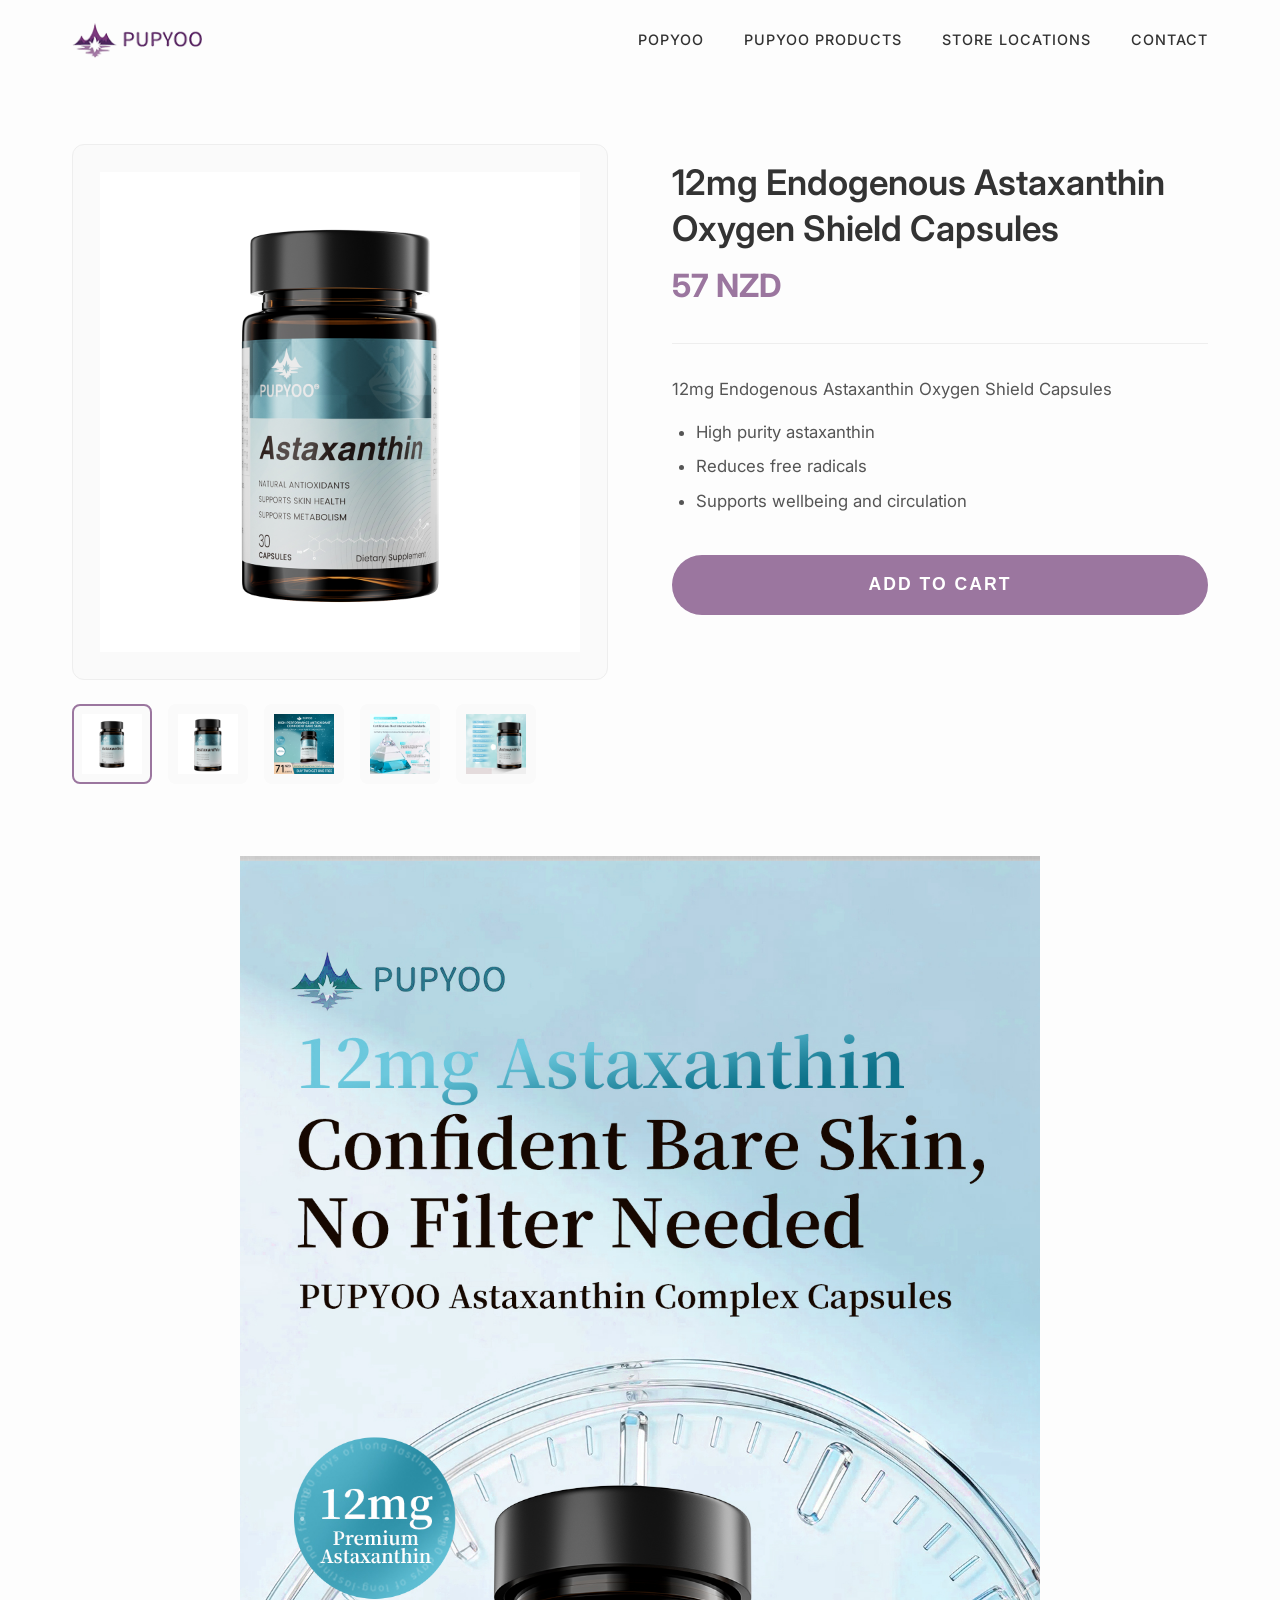
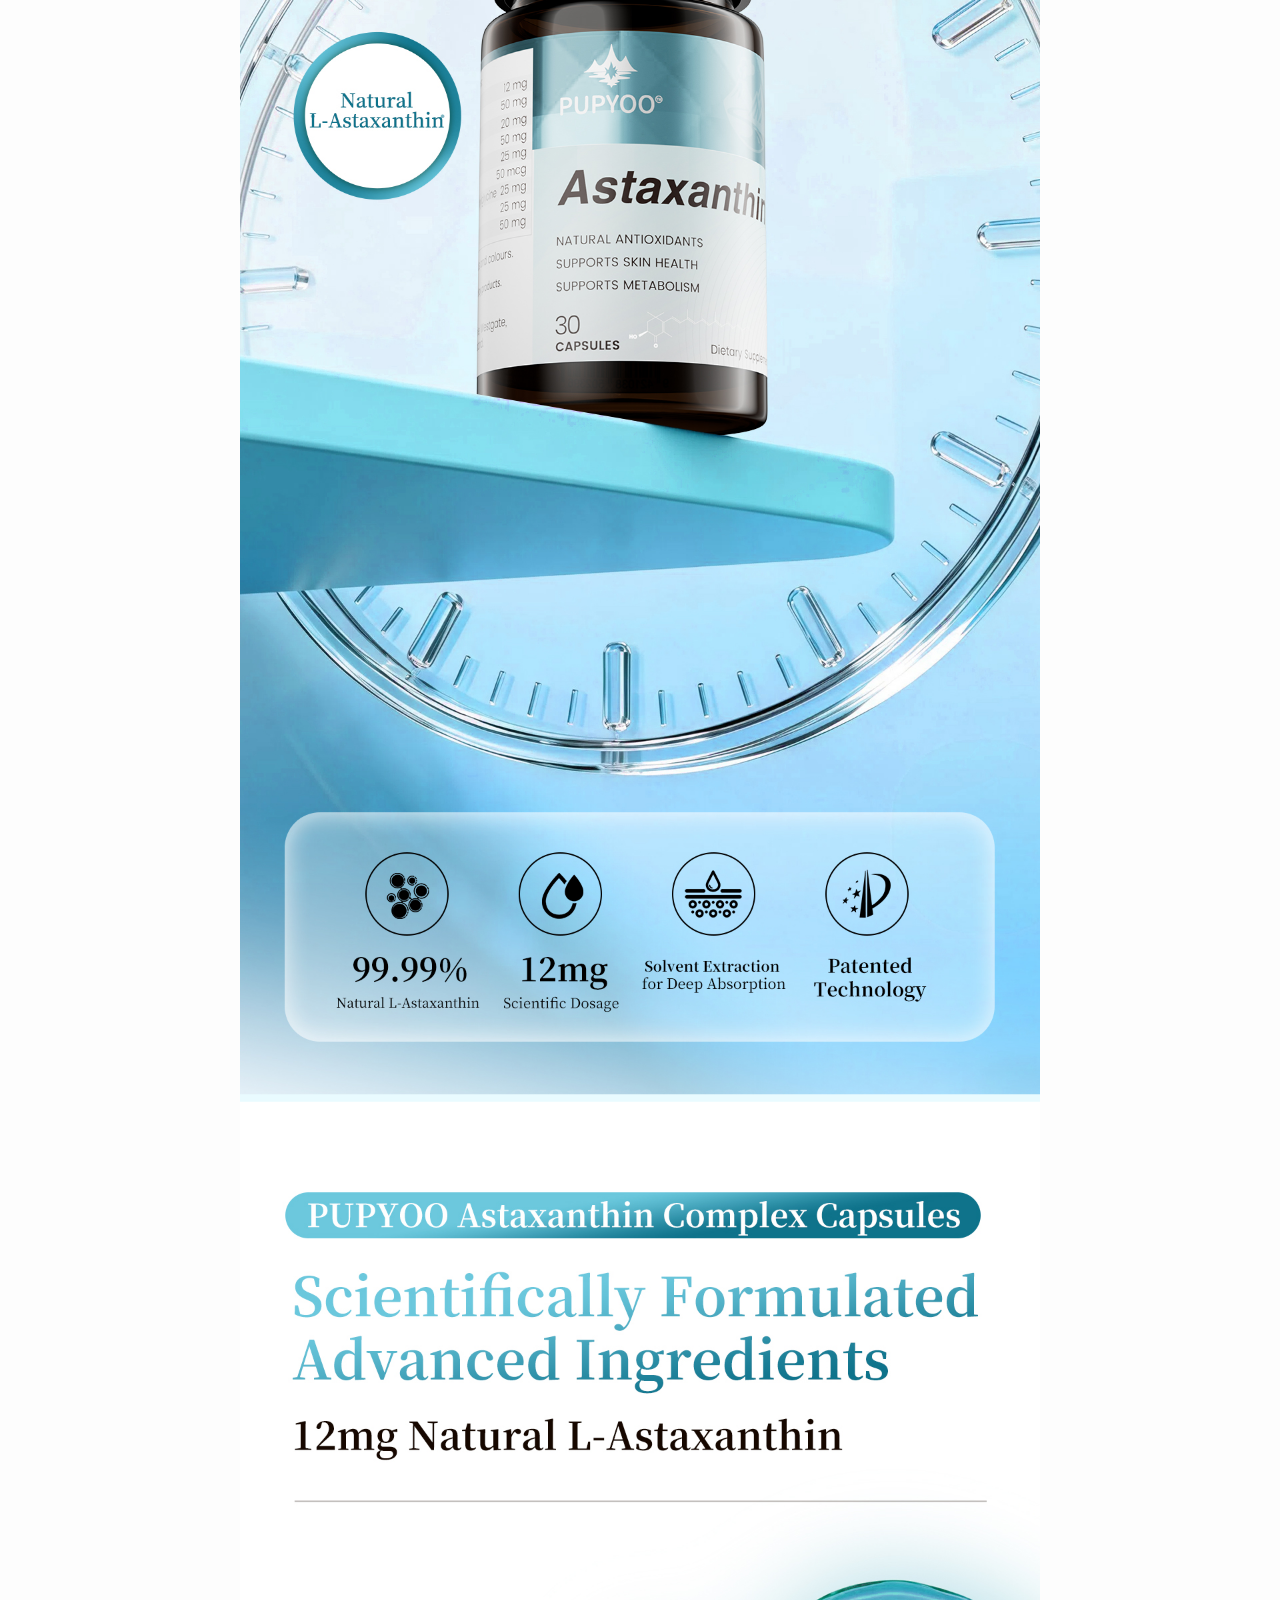
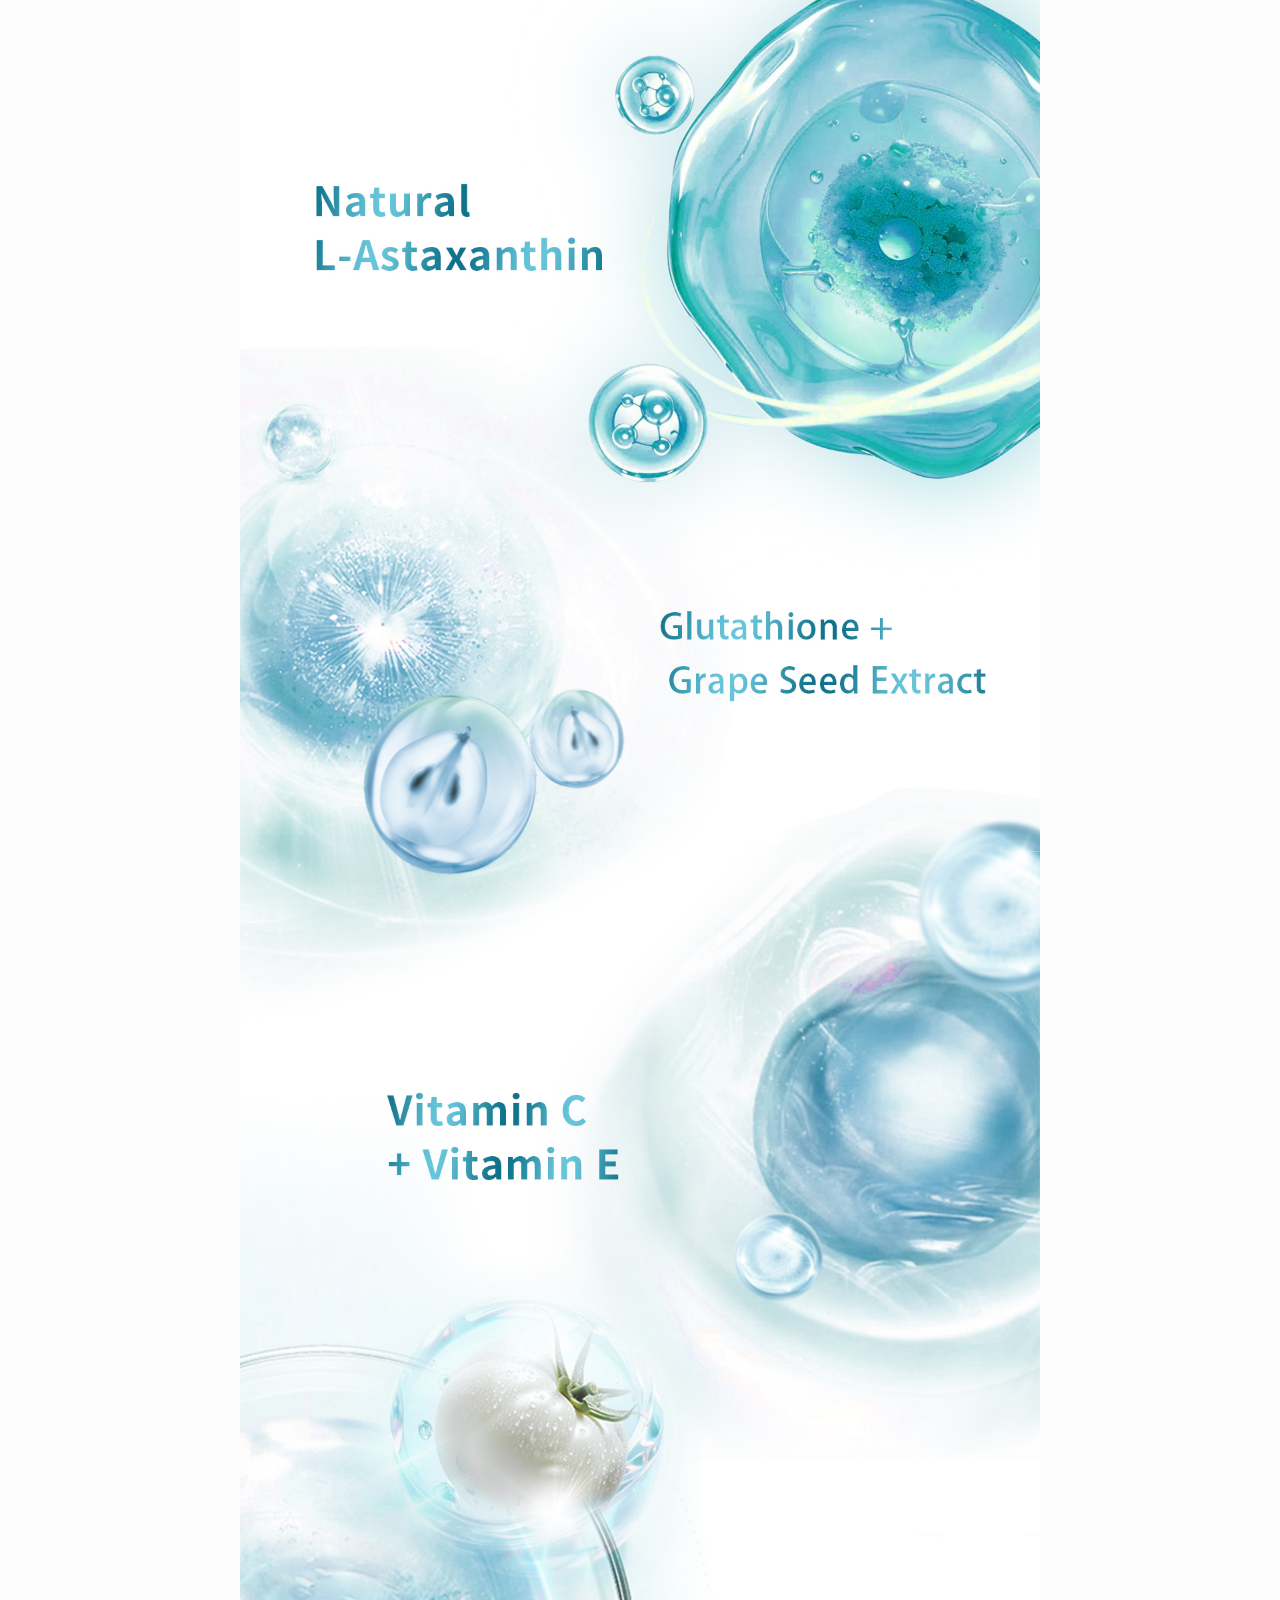
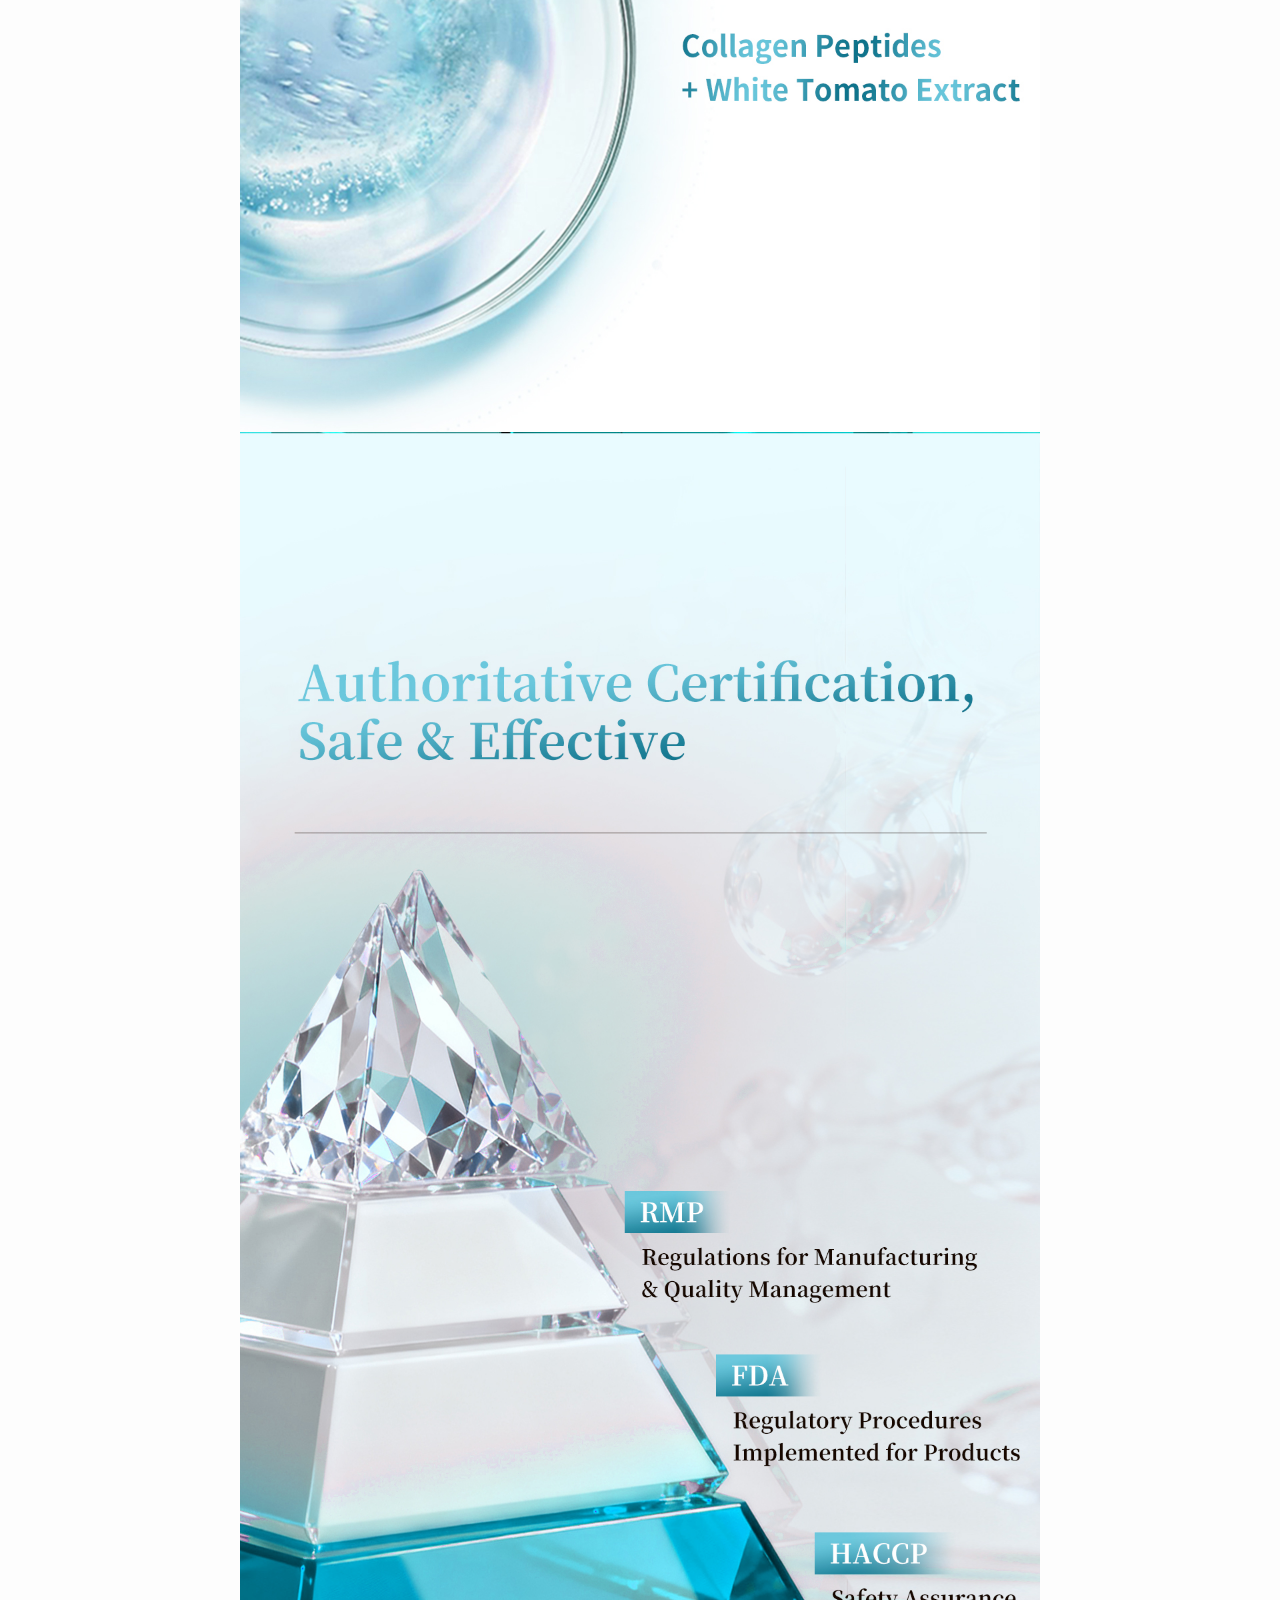
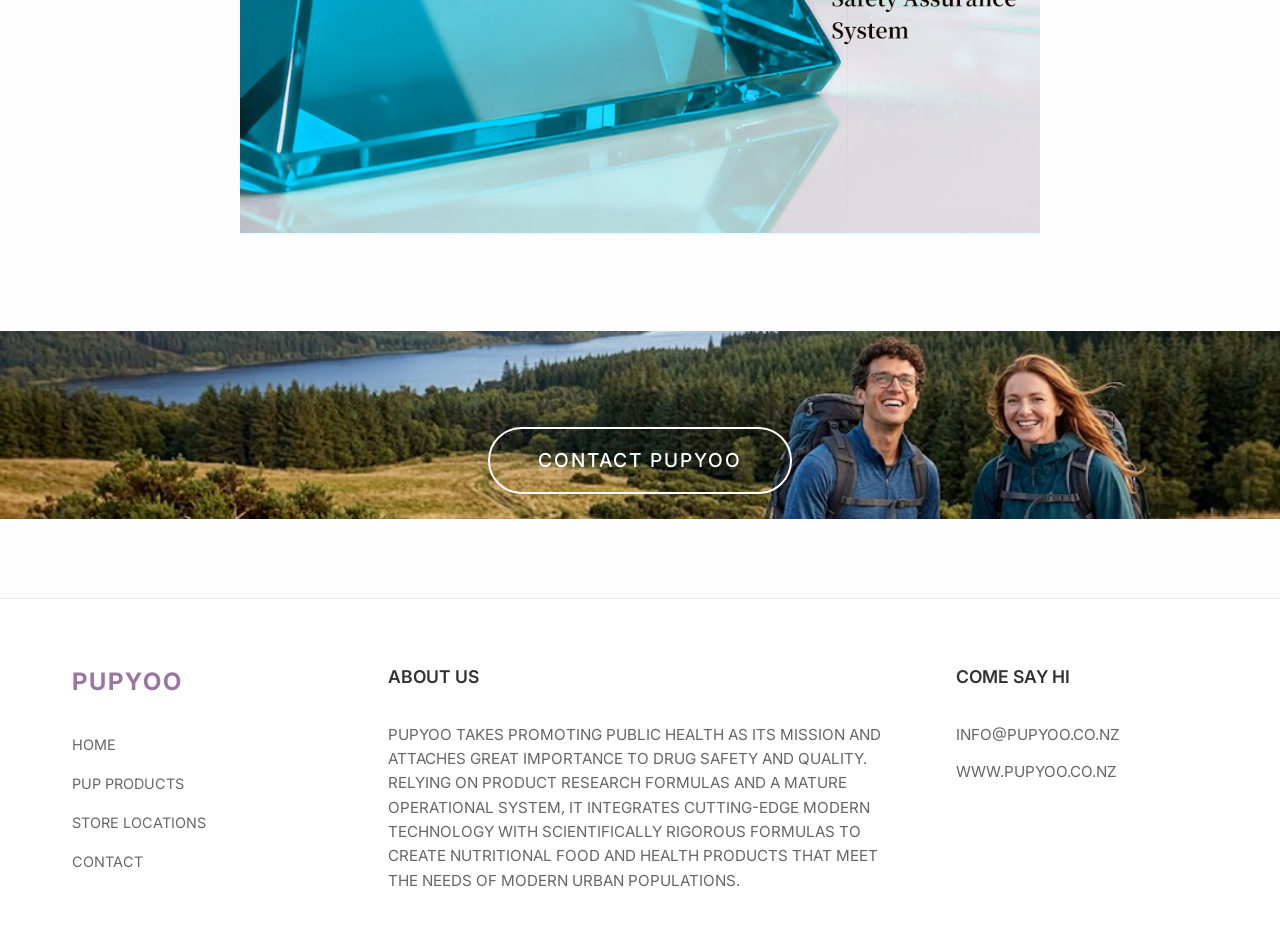
==== commit 33117e66: "去掉中文内容" ====
--- a/12mg Endogenous Astaxanthin Oxygen Shield Capsules.html
+++ b/12mg Endogenous Astaxanthin Oxygen Shield Capsules.html
@@ -1,150 +1,245 @@
-<!DOCTYPE html>
+<!doctype html>
 <html lang="en">
-
-<head>
-    <meta charset="UTF-8">
-    <meta name="viewport" content="width=device-width, initial-scale=1.0, maximum-scale=1.0, user-scalable=no">
+  <head>
+    <meta charset="UTF-8" />
+    <meta
+      name="viewport"
+      content="width=device-width, initial-scale=1.0, maximum-scale=1.0, user-scalable=no"
+    />
     <title>PUPYOO - 12mg Endogenous Astaxanthin Oxygen Shield Capsules</title>
-    <meta name="description" content="PUPYOO - 12mg Endogenous Astaxanthin Oxygen Shield Capsules">
-    <link rel="preconnect" href="https://fonts.googleapis.com">
-    <link rel="preconnect" href="https://fonts.gstatic.com" crossorigin>
-    <link href="https://fonts.googleapis.com/css2?family=Inter:wght@300;400;500;600;700&display=swap" rel="stylesheet">
-    <link rel="stylesheet" href="css/style.css">
-</head>
-
-<body>
+    <meta
+      name="description"
+      content="PUPYOO - 12mg Endogenous Astaxanthin Oxygen Shield Capsules"
+    />
+    <link rel="preconnect" href="https://fonts.googleapis.com" />
+    <link rel="preconnect" href="https://fonts.gstatic.com" crossorigin />
+    <link
+      href="https://fonts.googleapis.com/css2?family=Inter:wght@300;400;500;600;700&display=swap"
+      rel="stylesheet"
+    />
+    <link rel="stylesheet" href="css/style.css" />
+  </head>
+
+  <body>
     <!-- Header Navigation -->
     <header class="navbar">
-        <div class="container nav-container">
-            <div class="logo">
-                <a href="index.html">
-                    <img src="images/logo.png" alt="PUPYOO Logo">
-                </a>
+      <div class="container nav-container">
+        <div class="logo">
+          <a href="index.html">
+            <img src="images/logo.png" alt="PUPYOO Logo" />
+          </a>
+        </div>
+        <button class="mobile-menu-toggle" aria-label="Toggle Menu">
+          <span></span>
+          <span></span>
+          <span></span>
+        </button>
+        <nav class="nav-links">
+          <a href="index.html">POPYOO</a>
+          <a href="products.html">PUPYOO PRODUCTS</a>
+          <a href="stores.html">STORE LOCATIONS</a>
+          <a href="contact.html">CONTACT</a>
+        </nav>
+      </div>
+    </header>
+
+    <main>
+      <section
+        class="product-details section"
+        style="padding-top: calc(var(--nav-height) + 4rem)"
+      >
+        <div class="container">
+          <div class="product-layout">
+            <!-- Left: Image Gallery -->
+            <div class="product-gallery reveal-up">
+              <div class="main-image-container">
+                <img
+                  id="mainImage"
+                  src="images/products/12mg Endogenous Astaxanthin Oxygen Shield Capsules/main.jpg"
+                  alt="12mg Endogenous Astaxanthin Oxygen Shield Capsules"
+                />
+              </div>
+              <div class="thumbnail-container">
+                <div
+                  class="thumbnail active"
+                  onclick="
+                    changeImage(
+                      this,
+                      'images/products/12mg Endogenous Astaxanthin Oxygen Shield Capsules/main.jpg',
+                    )
+                  "
+                >
+                  <img
+                    src="images/products/12mg Endogenous Astaxanthin Oxygen Shield Capsules/main.jpg"
+                    alt="Thumbnail"
+                  />
+                </div>
+                <div
+                  class="thumbnail"
+                  onclick="
+                    changeImage(
+                      this,
+                      'images/products/12mg Endogenous Astaxanthin Oxygen Shield Capsules/main-1.jpg',
+                    )
+                  "
+                >
+                  <img
+                    src="images/products/12mg Endogenous Astaxanthin Oxygen Shield Capsules/main-1.jpg"
+                    alt="Thumbnail"
+                  />
+                </div>
+                <div
+                  class="thumbnail"
+                  onclick="
+                    changeImage(
+                      this,
+                      'images/products/12mg Endogenous Astaxanthin Oxygen Shield Capsules/main-2.jpg',
+                    )
+                  "
+                >
+                  <img
+                    src="images/products/12mg Endogenous Astaxanthin Oxygen Shield Capsules/main-2.jpg"
+                    alt="Thumbnail"
+                  />
+                </div>
+                <div
+                  class="thumbnail"
+                  onclick="
+                    changeImage(
+                      this,
+                      'images/products/12mg Endogenous Astaxanthin Oxygen Shield Capsules/main-3.jpg',
+                    )
+                  "
+                >
+                  <img
+                    src="images/products/12mg Endogenous Astaxanthin Oxygen Shield Capsules/main-3.jpg"
+                    alt="Thumbnail"
+                  />
+                </div>
+                <div
+                  class="thumbnail"
+                  onclick="
+                    changeImage(
+                      this,
+                      'images/products/12mg Endogenous Astaxanthin Oxygen Shield Capsules/main-4.jpg',
+                    )
+                  "
+                >
+                  <img
+                    src="images/products/12mg Endogenous Astaxanthin Oxygen Shield Capsules/main-4.jpg"
+                    alt="Thumbnail"
+                  />
+                </div>
+              </div>
             </div>
-            <button class="mobile-menu-toggle" aria-label="Toggle Menu">
-                <span></span>
-                <span></span>
-                <span></span>
-            </button>
-            <nav class="nav-links">
-                <a href="index.html">POPYOO</a>
-                <a href="products.html">PUPYOO PRODUCTS</a>
-                <a href="stores.html">STORE LOCATIONS</a>
-                <a href="contact.html">CONTACT</a>
-            </nav>
-        </div>
-    </header>
-
-    <main>
-        <section class="product-details section" style="padding-top: calc(var(--nav-height) + 4rem);">
-            <div class="container">
-                <div class="product-layout">
-                    <!-- Left: Image Gallery -->
-                    <div class="product-gallery reveal-up">
-                        <div class="main-image-container">
-                            <img id="mainImage" src="images/products/12mg Endogenous Astaxanthin Oxygen Shield Capsules/main.jpg" alt="12mg Endogenous Astaxanthin Oxygen Shield Capsules">
-                        </div>
-                        <div class="thumbnail-container">
-                            <div class="thumbnail active" onclick="changeImage(this, 'images/products/12mg Endogenous Astaxanthin Oxygen Shield Capsules/main.jpg')">
-                                <img src="images/products/12mg Endogenous Astaxanthin Oxygen Shield Capsules/main.jpg" alt="Thumbnail">
-                            </div>
-                            <div class="thumbnail" onclick="changeImage(this, 'images/products/12mg Endogenous Astaxanthin Oxygen Shield Capsules/main-1.jpg')">
-                                <img src="images/products/12mg Endogenous Astaxanthin Oxygen Shield Capsules/main-1.jpg" alt="Thumbnail">
-                            </div>
-                            <div class="thumbnail" onclick="changeImage(this, 'images/products/12mg Endogenous Astaxanthin Oxygen Shield Capsules/main-2.jpg')">
-                                <img src="images/products/12mg Endogenous Astaxanthin Oxygen Shield Capsules/main-2.jpg" alt="Thumbnail">
-                            </div>
-                            <div class="thumbnail" onclick="changeImage(this, 'images/products/12mg Endogenous Astaxanthin Oxygen Shield Capsules/main-3.jpg')">
-                                <img src="images/products/12mg Endogenous Astaxanthin Oxygen Shield Capsules/main-3.jpg" alt="Thumbnail">
-                            </div>
-                            <div class="thumbnail" onclick="changeImage(this, 'images/products/12mg Endogenous Astaxanthin Oxygen Shield Capsules/main-4.jpg')">
-                                <img src="images/products/12mg Endogenous Astaxanthin Oxygen Shield Capsules/main-4.jpg" alt="Thumbnail">
-                            </div>
-                        </div>
-                    </div>
-                    
-                    <!-- Right: Product Info -->
-                    <div class="product-info reveal-up" style="transition-delay: 0.1s;">
-                        <h1 class="product-detail-title">12mg Endogenous Astaxanthin Oxygen Shield Capsules</h1>
-                        <p class="product-detail-price">57 NZD</p>
-                        
-                        <div class="product-detail-desc">
-                            <p>12mg Endogenous Astaxanthin Oxygen Shield Capsules</p>
-                            <ul>
-                                <li>High purity astaxanthin</li>
-                                <li>Reduces free radicals</li>
-                                <li>Supports wellbeing and circulation</li>
-                            </ul>
-                        </div>
-                        
-                        <button class="btn-buy">ADD TO CART</button>
-                    </div>
-                </div>
+
+            <!-- Right: Product Info -->
+            <div class="product-info reveal-up" style="transition-delay: 0.1s">
+              <h1 class="product-detail-title">
+                12mg Endogenous Astaxanthin Oxygen Shield Capsules
+              </h1>
+              <p class="product-detail-price">57 NZD</p>
+
+              <div class="product-detail-desc">
+                <p>12mg Endogenous Astaxanthin Oxygen Shield Capsules</p>
+                <ul>
+                  <li>High purity astaxanthin</li>
+                  <li>Reduces free radicals</li>
+                  <li>Supports wellbeing and circulation</li>
+                </ul>
+              </div>
+
+              <button class="btn-buy">ADD TO CART</button>
             </div>
-        </section>
-
-        <!-- Product Details Images -->
-        <section class="product-full-details">
-            <div class="container" style="max-width: 800px; padding: 0;">
-                <img src="images/products/12mg Endogenous Astaxanthin Oxygen Shield Capsules/images/02.jpg" alt="Detail" style="width: 100%; display: block;">
-                <img src="images/products/12mg Endogenous Astaxanthin Oxygen Shield Capsules/images/04.jpg" alt="Detail" style="width: 100%; display: block;">
-                <img src="images/products/12mg Endogenous Astaxanthin Oxygen Shield Capsules/images/05.jpg" alt="Detail" style="width: 100%; display: block;">
-                <img src="images/products/12mg Endogenous Astaxanthin Oxygen Shield Capsules/images/06.jpg" alt="Detail" style="width: 100%; display: block;">
-            </div>
-        </section>
-        
-        <!-- Contact Banner -->
-        <section class="contact-banner section">
-            <div class="contact-img"><img src="images/bg-contact.jpg" alt="contact"></div>
-            <div class="container contact-container">
-                <a href="contact.html" class="btn-contact reveal-up">Contact PUPYOO</a>
-            </div>
-        </section>
+          </div>
+        </div>
+      </section>
+
+      <!-- Product Details Images -->
+      <section class="product-full-details">
+        <div class="container" style="max-width: 800px; padding: 0">
+          <img
+            src="images/products/12mg Endogenous Astaxanthin Oxygen Shield Capsules/images/02.jpg"
+            alt="Detail"
+            style="width: 100%; display: block"
+          />
+          <img
+            src="images/products/12mg Endogenous Astaxanthin Oxygen Shield Capsules/images/04.jpg"
+            alt="Detail"
+            style="width: 100%; display: block"
+          />
+          <img
+            src="images/products/12mg Endogenous Astaxanthin Oxygen Shield Capsules/images/06.jpg"
+            alt="Detail"
+            style="width: 100%; display: block"
+          />
+        </div>
+      </section>
+
+      <!-- Contact Banner -->
+      <section class="contact-banner section">
+        <div class="contact-img">
+          <img src="images/bg-contact.jpg" alt="contact" />
+        </div>
+        <div class="container contact-container">
+          <a href="contact.html" class="btn-contact reveal-up"
+            >Contact PUPYOO</a
+          >
+        </div>
+      </section>
     </main>
 
     <!-- Footer -->
     <footer class="footer">
-        <div class="container footer-container">
-            <div class="footer-col col-nav reveal-up">
-                <div class="footer-logo">PUPYOO</div>
-                <nav class="footer-links">
-                    <a href="index.html">HOME</a>
-                    <a href="products.html">PUP PRODUCTS</a>
-                    <a href="stores.html">STORE LOCATIONS</a>
-                    <a href="contact.html">CONTACT</a>
-                </nav>
-            </div>
-
-            <div class="footer-col col-about reveal-up" style="transition-delay: 0.1s;">
-                <h4 class="footer-title">ABOUT US</h4>
-                <div class="about-text">
-                    <p class="en">PUPYOO TAKES PROMOTING PUBLIC HEALTH AS ITS MISSION AND ATTACHES GREAT
-                        IMPORTANCE TO DRUG SAFETY AND QUALITY. RELYING ON PRODUCT RESEARCH FORMULAS AND A MATURE
-                        OPERATIONAL SYSTEM, IT INTEGRATES CUTTING-EDGE MODERN TECHNOLOGY WITH SCIENTIFICALLY RIGOROUS
-                        FORMULAS TO CREATE NUTRITIONAL FOOD AND HEALTH PRODUCTS THAT MEET THE NEEDS OF MODERN URBAN
-                        POPULATIONS.</p>
-                </div>
-            </div>
-
-            <div class="footer-col col-contact reveal-up" style="transition-delay: 0.2s;">
-                <h4 class="footer-title">COME SAY HI</h4>
-                <div class="contact-info">
-                    <p class="en">INFO@PUPYOO.CO.NZ</p>
-                    <p class="en">WWW.PUPYOO.CO.NZ</p>
-                </div>
-            </div>
-        </div>
+      <div class="container footer-container">
+        <div class="footer-col col-nav reveal-up">
+          <div class="footer-logo">PUPYOO</div>
+          <nav class="footer-links">
+            <a href="index.html">HOME</a>
+            <a href="products.html">PUP PRODUCTS</a>
+            <a href="stores.html">STORE LOCATIONS</a>
+            <a href="contact.html">CONTACT</a>
+          </nav>
+        </div>
+
+        <div
+          class="footer-col col-about reveal-up"
+          style="transition-delay: 0.1s"
+        >
+          <h4 class="footer-title">ABOUT US</h4>
+          <div class="about-text">
+            <p class="en">
+              PUPYOO TAKES PROMOTING PUBLIC HEALTH AS ITS MISSION AND ATTACHES
+              GREAT IMPORTANCE TO DRUG SAFETY AND QUALITY. RELYING ON PRODUCT
+              RESEARCH FORMULAS AND A MATURE OPERATIONAL SYSTEM, IT INTEGRATES
+              CUTTING-EDGE MODERN TECHNOLOGY WITH SCIENTIFICALLY RIGOROUS
+              FORMULAS TO CREATE NUTRITIONAL FOOD AND HEALTH PRODUCTS THAT MEET
+              THE NEEDS OF MODERN URBAN POPULATIONS.
+            </p>
+          </div>
+        </div>
+
+        <div
+          class="footer-col col-contact reveal-up"
+          style="transition-delay: 0.2s"
+        >
+          <h4 class="footer-title">COME SAY HI</h4>
+          <div class="contact-info">
+            <p class="en">INFO@PUPYOO.CO.NZ</p>
+            <p class="en">WWW.PUPYOO.CO.NZ</p>
+          </div>
+        </div>
+      </div>
     </footer>
 
     <script src="js/main.js"></script>
     <script>
-        function changeImage(element, src) {
-            document.getElementById('mainImage').src = src;
-            const thumbnails = document.querySelectorAll('.thumbnail');
-            thumbnails.forEach(thumb => thumb.classList.remove('active'));
-            element.classList.add('active');
-        }
+      function changeImage(element, src) {
+        document.getElementById('mainImage').src = src
+        const thumbnails = document.querySelectorAll('.thumbnail')
+        thumbnails.forEach((thumb) => thumb.classList.remove('active'))
+        element.classList.add('active')
+      }
     </script>
-</body>
-
+  </body>
 </html>
